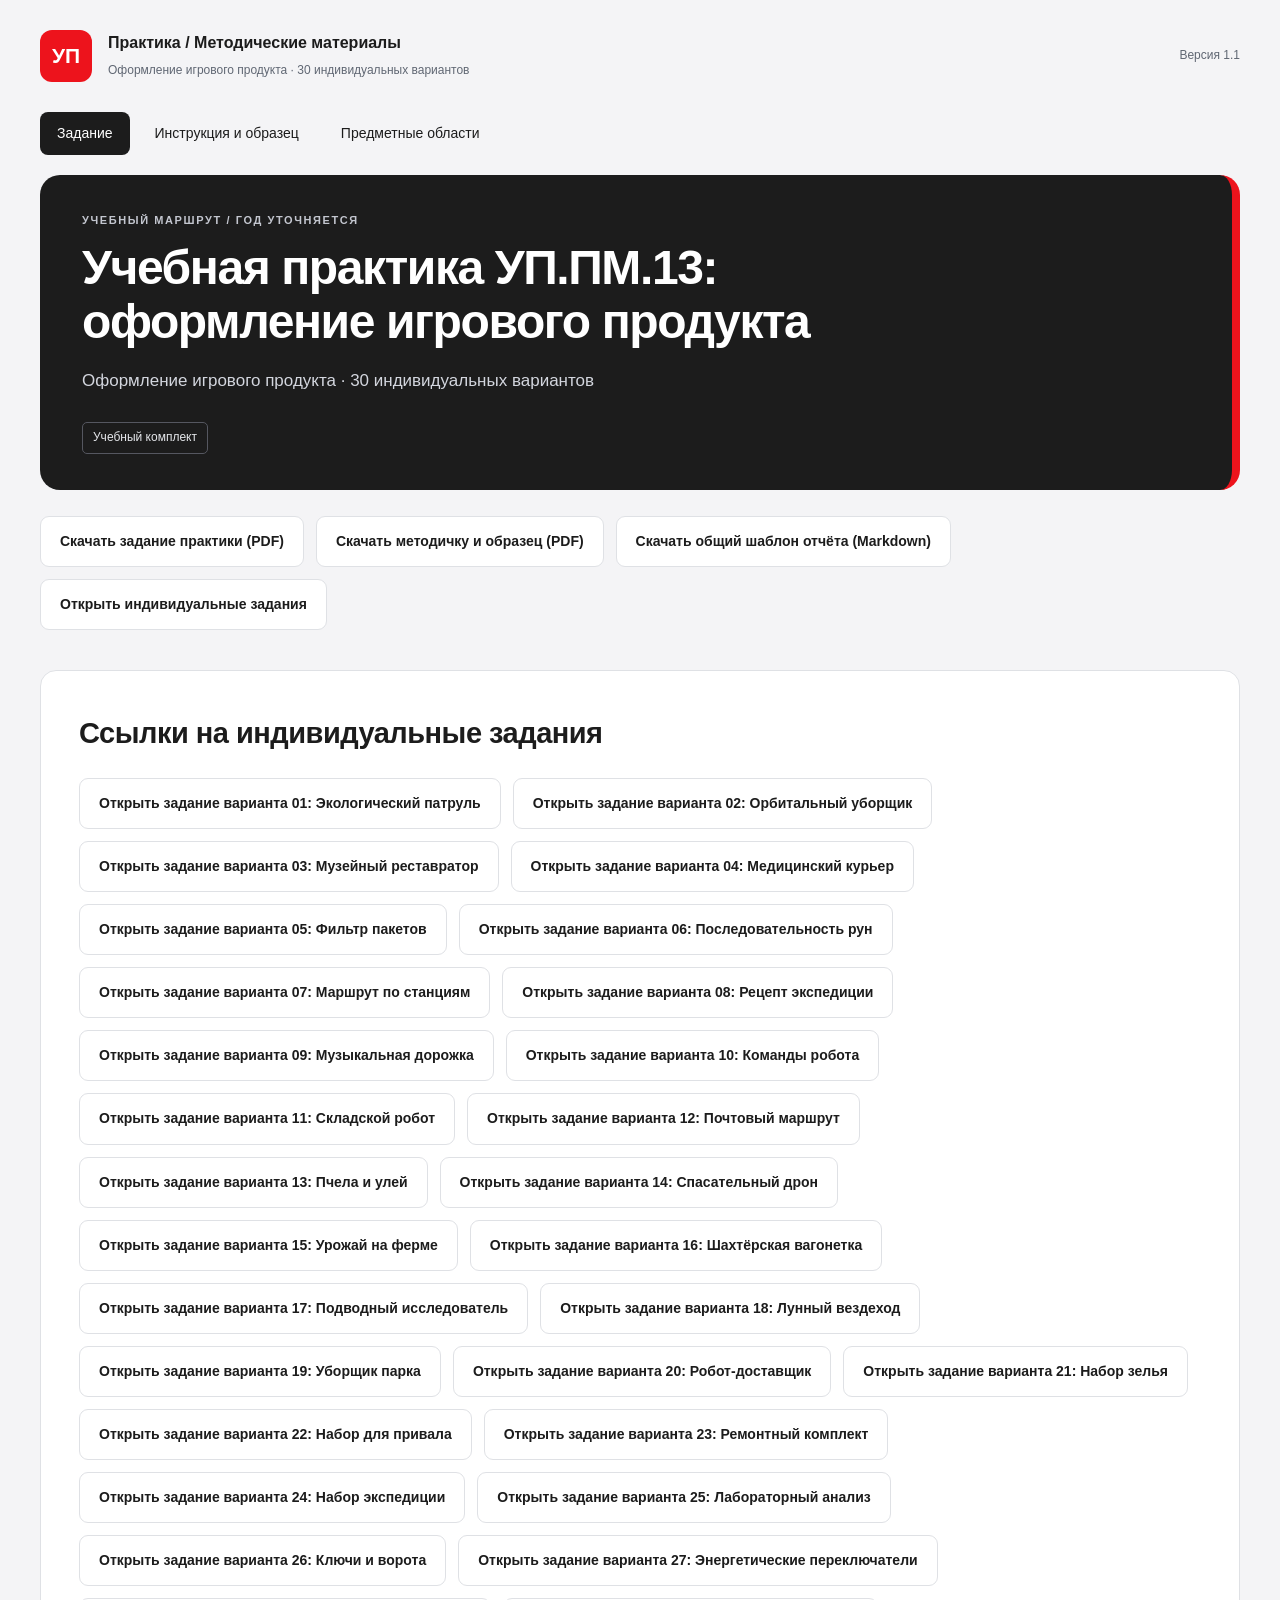
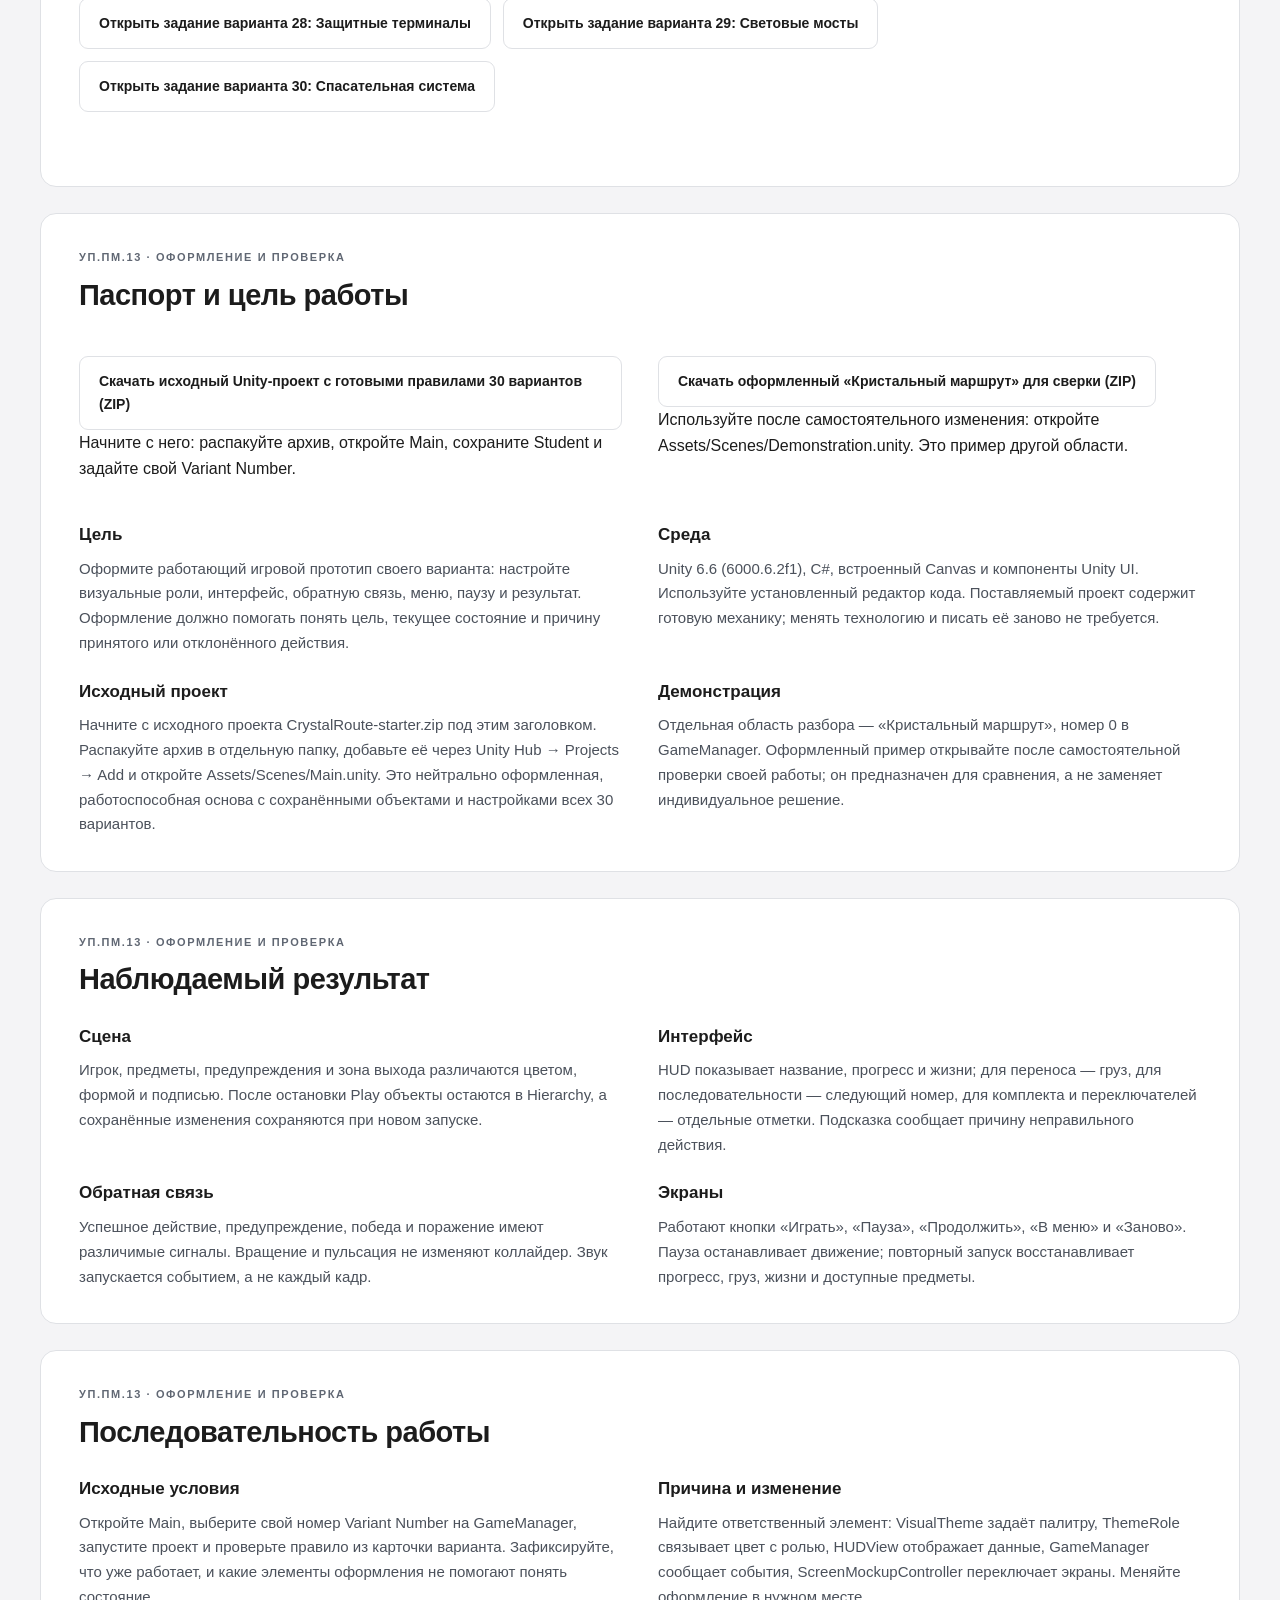
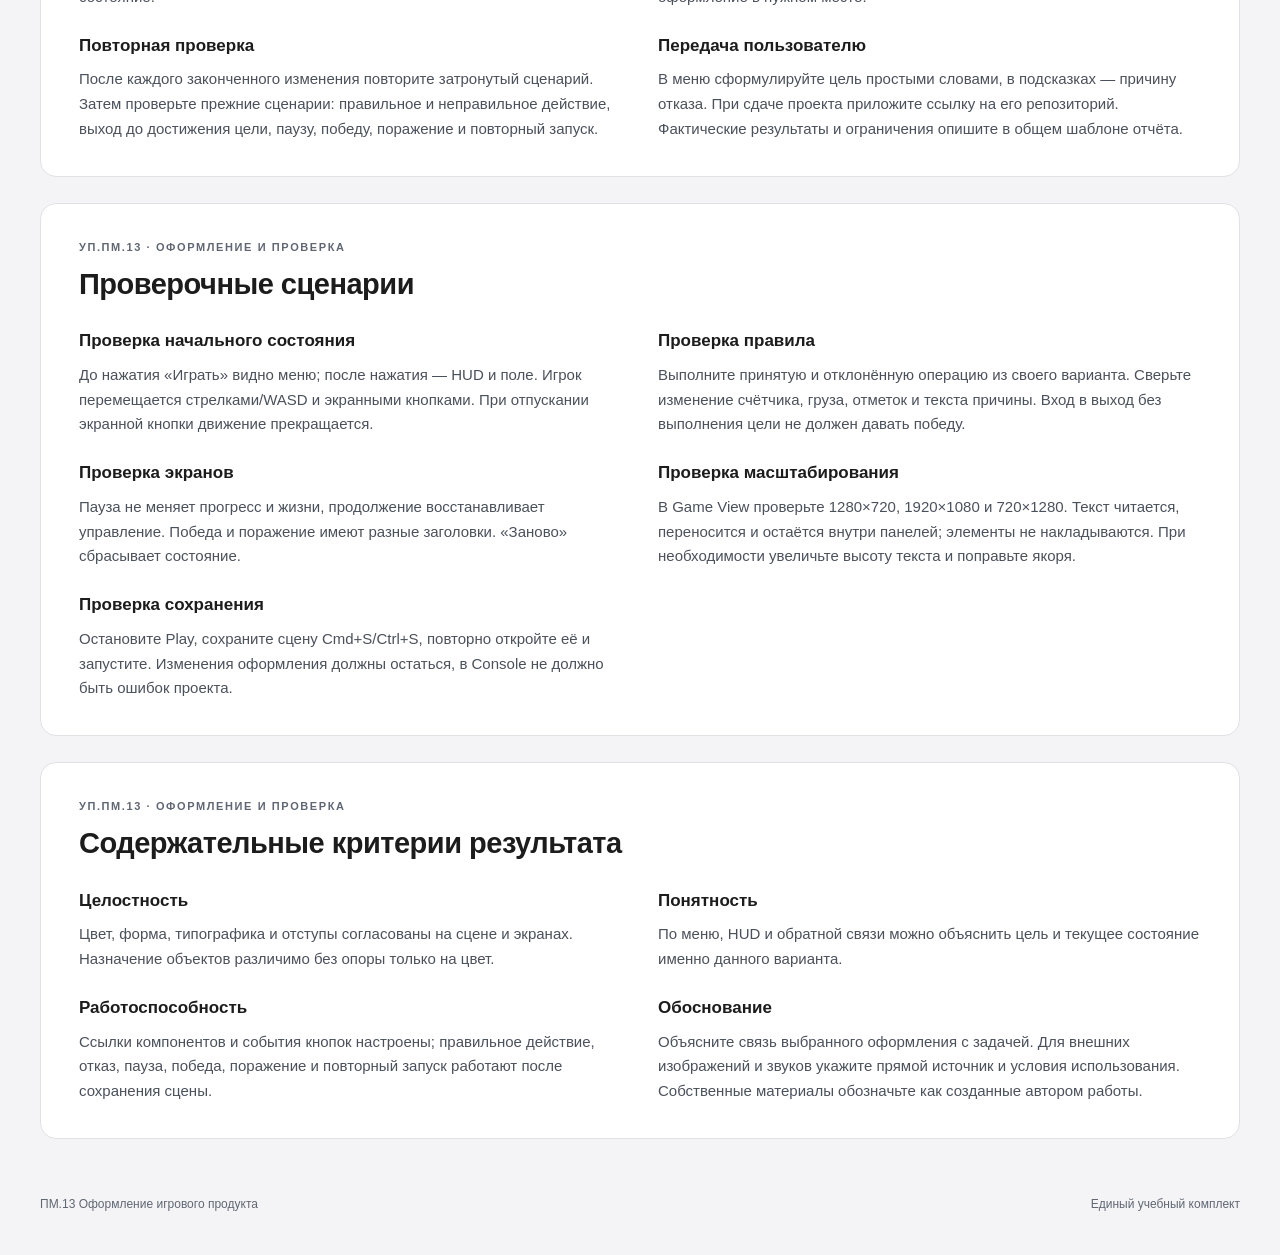
==== site/index.html @ a7bf1b4c "Исправить методические материалы УП.ПМ.13 по аудиту" ====
<!doctype html><html lang="ru"><head><meta charset="utf-8"><meta name="viewport" content="width=device-width,initial-scale=1"><title>Учебная практика УП.ПМ.13: оформление игрового продукта</title><link rel="icon" href="assets/favicon.svg"><link rel="stylesheet" href="assets/style.css"></head><body><a class="skip" href="#main">Перейти к содержанию</a><header class="shell top"><a class="brand" href="index.html"><span class="emblem">УП</span><span><strong>Практика / Методические материалы</strong><small>Оформление игрового продукта · 30 индивидуальных вариантов</small></span></a><span class="version">Версия 1.1</span></header><div class="shell"><nav><a href="index.html" aria-current=page>Задание</a><a href="lessons.html" >Инструкция и образец</a><a href="areas.html" >Предметные области</a></nav><main id="main"><section class="hero"><p class="eyebrow">Учебный маршрут / год уточняется</p><h1>Учебная практика УП.ПМ.13: оформление игрового продукта</h1><p>Оформление игрового продукта · 30 индивидуальных вариантов</p><span class="badge">Учебный комплект</span></section><div class="downloads"><a class="button" href="downloads/assignment.pdf">Скачать задание практики (PDF)</a><a class="button" href="downloads/guide.pdf">Скачать методичку и образец (PDF)</a><a class="button" href="downloads/report-template.md">Скачать общий шаблон отчёта (Markdown)</a><a class="button" href="areas.html#variant-01">Открыть индивидуальные задания</a></div><article class="lesson" id="variant-index"><h2>Ссылки на индивидуальные задания</h2><div class="downloads"><a class="button" href="areas.html#variant-01">Открыть задание варианта 01: Экологический патруль</a><a class="button" href="areas.html#variant-02">Открыть задание варианта 02: Орбитальный уборщик</a><a class="button" href="areas.html#variant-03">Открыть задание варианта 03: Музейный реставратор</a><a class="button" href="areas.html#variant-04">Открыть задание варианта 04: Медицинский курьер</a><a class="button" href="areas.html#variant-05">Открыть задание варианта 05: Фильтр пакетов</a><a class="button" href="areas.html#variant-06">Открыть задание варианта 06: Последовательность рун</a><a class="button" href="areas.html#variant-07">Открыть задание варианта 07: Маршрут по станциям</a><a class="button" href="areas.html#variant-08">Открыть задание варианта 08: Рецепт экспедиции</a><a class="button" href="areas.html#variant-09">Открыть задание варианта 09: Музыкальная дорожка</a><a class="button" href="areas.html#variant-10">Открыть задание варианта 10: Команды робота</a><a class="button" href="areas.html#variant-11">Открыть задание варианта 11: Складской робот</a><a class="button" href="areas.html#variant-12">Открыть задание варианта 12: Почтовый маршрут</a><a class="button" href="areas.html#variant-13">Открыть задание варианта 13: Пчела и улей</a><a class="button" href="areas.html#variant-14">Открыть задание варианта 14: Спасательный дрон</a><a class="button" href="areas.html#variant-15">Открыть задание варианта 15: Урожай на ферме</a><a class="button" href="areas.html#variant-16">Открыть задание варианта 16: Шахтёрская вагонетка</a><a class="button" href="areas.html#variant-17">Открыть задание варианта 17: Подводный исследователь</a><a class="button" href="areas.html#variant-18">Открыть задание варианта 18: Лунный вездеход</a><a class="button" href="areas.html#variant-19">Открыть задание варианта 19: Уборщик парка</a><a class="button" href="areas.html#variant-20">Открыть задание варианта 20: Робот-доставщик</a><a class="button" href="areas.html#variant-21">Открыть задание варианта 21: Набор зелья</a><a class="button" href="areas.html#variant-22">Открыть задание варианта 22: Набор для привала</a><a class="button" href="areas.html#variant-23">Открыть задание варианта 23: Ремонтный комплект</a><a class="button" href="areas.html#variant-24">Открыть задание варианта 24: Набор экспедиции</a><a class="button" href="areas.html#variant-25">Открыть задание варианта 25: Лабораторный анализ</a><a class="button" href="areas.html#variant-26">Открыть задание варианта 26: Ключи и ворота</a><a class="button" href="areas.html#variant-27">Открыть задание варианта 27: Энергетические переключатели</a><a class="button" href="areas.html#variant-28">Открыть задание варианта 28: Защитные терминалы</a><a class="button" href="areas.html#variant-29">Открыть задание варианта 29: Световые мосты</a><a class="button" href="areas.html#variant-30">Открыть задание варианта 30: Спасательная система</a></div></article><article class="lesson" id="page-1"><p class="eyebrow">УП.ПМ.13 · оформление и проверка</p><h2>Паспорт и цель работы</h2><div class="blocks"><p class="block"><a class="button" href="downloads/CrystalRoute-starter.zip">Скачать исходный Unity-проект с готовыми правилами 30 вариантов (ZIP)</a><br>Начните с него: распакуйте архив, откройте Main, сохраните Student и задайте свой Variant Number.</p><p class="block"><a class="button" href="downloads/CrystalRoute-demonstration.zip">Скачать оформленный «Кристальный маршрут» для сверки (ZIP)</a><br>Используйте после самостоятельного изменения: откройте Assets/Scenes/Demonstration.unity. Это пример другой области.</p><section class="block text"><h3>Цель</h3><p>Оформите работающий игровой прототип своего варианта: настройте визуальные роли, интерфейс, обратную связь, меню, паузу и результат. Оформление должно помогать понять цель, текущее состояние и причину принятого или отклонённого действия.</p></section><section class="block text"><h3>Среда</h3><p>Unity 6.6 (6000.6.2f1), C#, встроенный Canvas и компоненты Unity UI. Используйте установленный редактор кода. Поставляемый проект содержит готовую механику; менять технологию и писать её заново не требуется.</p></section><section class="block text"><h3>Исходный проект</h3><p>Начните с исходного проекта CrystalRoute-starter.zip под этим заголовком. Распакуйте архив в отдельную папку, добавьте её через Unity Hub → Projects → Add и откройте Assets/Scenes/Main.unity. Это нейтрально оформленная, работоспособная основа с сохранёнными объектами и настройками всех 30 вариантов.</p></section><section class="block text"><h3>Демонстрация</h3><p>Отдельная область разбора — «Кристальный маршрут», номер 0 в GameManager. Оформленный пример открывайте после самостоятельной проверки своей работы; он предназначен для сравнения, а не заменяет индивидуальное решение.</p></section></div></article><article class="lesson" id="page-2"><p class="eyebrow">УП.ПМ.13 · оформление и проверка</p><h2>Наблюдаемый результат</h2><div class="blocks"><section class="block text"><h3>Сцена</h3><p>Игрок, предметы, предупреждения и зона выхода различаются цветом, формой и подписью. После остановки Play объекты остаются в Hierarchy, а сохранённые изменения сохраняются при новом запуске.</p></section><section class="block text"><h3>Интерфейс</h3><p>HUD показывает название, прогресс и жизни; для переноса — груз, для последовательности — следующий номер, для комплекта и переключателей — отдельные отметки. Подсказка сообщает причину неправильного действия.</p></section><section class="block text"><h3>Обратная связь</h3><p>Успешное действие, предупреждение, победа и поражение имеют различимые сигналы. Вращение и пульсация не изменяют коллайдер. Звук запускается событием, а не каждый кадр.</p></section><section class="block text"><h3>Экраны</h3><p>Работают кнопки «Играть», «Пауза», «Продолжить», «В меню» и «Заново». Пауза останавливает движение; повторный запуск восстанавливает прогресс, груз, жизни и доступные предметы.</p></section></div></article><article class="lesson" id="page-3"><p class="eyebrow">УП.ПМ.13 · оформление и проверка</p><h2>Последовательность работы</h2><div class="blocks"><section class="block text"><h3>Исходные условия</h3><p>Откройте Main, выберите свой номер Variant Number на GameManager, запустите проект и проверьте правило из карточки варианта. Зафиксируйте, что уже работает, и какие элементы оформления не помогают понять состояние.</p></section><section class="block text"><h3>Причина и изменение</h3><p>Найдите ответственный элемент: VisualTheme задаёт палитру, ThemeRole связывает цвет с ролью, HUDView отображает данные, GameManager сообщает события, ScreenMockupController переключает экраны. Меняйте оформление в нужном месте.</p></section><section class="block text"><h3>Повторная проверка</h3><p>После каждого законченного изменения повторите затронутый сценарий. Затем проверьте прежние сценарии: правильное и неправильное действие, выход до достижения цели, паузу, победу, поражение и повторный запуск.</p></section><section class="block text"><h3>Передача пользователю</h3><p>В меню сформулируйте цель простыми словами, в подсказках — причину отказа. При сдаче проекта приложите ссылку на его репозиторий. Фактические результаты и ограничения опишите в общем шаблоне отчёта.</p></section></div></article><article class="lesson" id="page-4"><p class="eyebrow">УП.ПМ.13 · оформление и проверка</p><h2>Проверочные сценарии</h2><div class="blocks"><section class="block text"><h3>Проверка начального состояния</h3><p>До нажатия «Играть» видно меню; после нажатия — HUD и поле. Игрок перемещается стрелками/WASD и экранными кнопками. При отпускании экранной кнопки движение прекращается.</p></section><section class="block text"><h3>Проверка правила</h3><p>Выполните принятую и отклонённую операцию из своего варианта. Сверьте изменение счётчика, груза, отметок и текста причины. Вход в выход без выполнения цели не должен давать победу.</p></section><section class="block text"><h3>Проверка экранов</h3><p>Пауза не меняет прогресс и жизни, продолжение восстанавливает управление. Победа и поражение имеют разные заголовки. «Заново» сбрасывает состояние.</p></section><section class="block text"><h3>Проверка масштабирования</h3><p>В Game View проверьте 1280×720, 1920×1080 и 720×1280. Текст читается, переносится и остаётся внутри панелей; элементы не накладываются. При необходимости увеличьте высоту текста и поправьте якоря.</p></section><section class="block text"><h3>Проверка сохранения</h3><p>Остановите Play, сохраните сцену Cmd+S/Ctrl+S, повторно откройте её и запустите. Изменения оформления должны остаться, в Console не должно быть ошибок проекта.</p></section></div></article><article class="lesson" id="page-5"><p class="eyebrow">УП.ПМ.13 · оформление и проверка</p><h2>Содержательные критерии результата</h2><div class="blocks"><section class="block text"><h3>Целостность</h3><p>Цвет, форма, типографика и отступы согласованы на сцене и экранах. Назначение объектов различимо без опоры только на цвет.</p></section><section class="block text"><h3>Понятность</h3><p>По меню, HUD и обратной связи можно объяснить цель и текущее состояние именно данного варианта.</p></section><section class="block text"><h3>Работоспособность</h3><p>Ссылки компонентов и события кнопок настроены; правильное действие, отказ, пауза, победа, поражение и повторный запуск работают после сохранения сцены.</p></section><section class="block text"><h3>Обоснование</h3><p>Объясните связь выбранного оформления с задачей. Для внешних изображений и звуков укажите прямой источник и условия использования. Собственные материалы обозначьте как созданные автором работы.</p></section></div></article></main><footer><span>ПМ.13 Оформление игрового продукта</span><span>Единый учебный комплект</span></footer></div></body></html>
---- site/assets/style.css ----
:root{--red:#ed131c;--ink:#1c1c1c;--muted:#606773;--line:#dfe1e5;--paper:#fff;--canvas:#f4f4f6}*{box-sizing:border-box}html{scroll-behavior:smooth;scroll-padding-top:24px}body{margin:0;background:var(--canvas);color:var(--ink);font:16px/1.65 Arial,Helvetica,sans-serif}a{color:inherit;text-underline-offset:4px}.shell{max-width:1320px;margin:auto;padding:0 40px}.top{display:flex;align-items:center;justify-content:space-between;gap:24px;min-height:112px}.brand{display:flex;align-items:center;gap:16px;text-decoration:none}.emblem{display:grid;place-items:center;background:var(--red);color:white;border-radius:12px;width:52px;height:52px;font-weight:800;font-size:21px;flex-shrink:0}.brand strong{font-size:16px;display:block}.brand small,.version{font-size:12px;color:var(--muted)}.skip{position:absolute;top:-60px;left:20px;background:white;padding:10px;z-index:2}.skip:focus{top:10px}:focus-visible{outline:3px solid #4561c8;outline-offset:4px}nav{display:flex;flex-wrap:wrap;gap:8px;margin:0 0 20px}nav a{padding:10px 17px;text-decoration:none;border-radius:8px;font-size:14px}nav a:hover{background:#e9e9ed}nav a[aria-current]{background:var(--ink);color:white}.hero{background:#1c1c1c;color:white;border-radius:20px;padding:36px 42px;position:relative;overflow:hidden;margin-bottom:26px;border-right:8px solid var(--red)}.hero h1{font-size:clamp(30px,4vw,48px);line-height:1.12;letter-spacing:-1.4px;max-width:880px;margin:12px 0 18px}.hero>p:not(.eyebrow){max-width:830px;color:#d3d6de;font-size:17px}.eyebrow{font-size:11px;font-weight:700;text-transform:uppercase;letter-spacing:1.6px;color:var(--muted);margin:0 0 10px}.hero .eyebrow{color:#c3c6cf}.badge{display:inline-block;border:1px solid #555760;color:#e5e7eb;padding:5px 10px;border-radius:5px;font-size:12px;margin-top:10px}.downloads{display:flex;gap:12px;flex-wrap:wrap;margin:24px 0 40px}.button{display:inline-block;background:white;border:1px solid var(--line);padding:13px 19px;border-radius:9px;font-size:14px;font-weight:700;text-decoration:none}.primary{background:var(--red);color:white;border-color:var(--red)}.button:hover{box-shadow:0 4px 14px #0001}.intro{max-width:850px;margin:38px 0 24px}.intro h2{font-size:27px;line-height:1.3;letter-spacing:-.6px}.intro p{color:var(--muted)}.grid{display:grid;grid-template-columns:repeat(4,minmax(0,1fr));gap:14px}.card{display:flex;flex-direction:column;padding:23px 21px;border:1px solid var(--line);border-radius:14px;background:white;text-decoration:none}.card:hover{border-color:var(--red)}.card h3{font-size:20px;line-height:1.35;margin:8px 0}.card p{font-size:14px;color:var(--muted);flex:1}.result{border-top:1px solid var(--line);padding-top:14px;font-size:12px}.lesson{background:var(--paper);border:1px solid var(--line);border-radius:16px;padding:34px 38px;margin:26px 0;scroll-margin-top:24px}.lesson>h2{font-size:29px;line-height:1.25;letter-spacing:-.5px;margin:10px 0 27px}.blocks{display:grid;grid-template-columns:1fr 1fr;gap:24px 36px}.block{min-width:0}.block h3{font-size:17px;line-height:1.4;margin:0 0 10px}.block p{font-size:15px;color:#4b515b;margin:0;overflow-wrap:anywhere}.block.note{border-left:3px solid var(--red);padding-left:17px}.block pre{white-space:pre-wrap;overflow-wrap:anywhere;background:#f4f4f6;border:1px solid var(--line);padding:18px;border-radius:9px;font:13px/1.65 Consolas,monospace;margin:0}.notice{border-left:4px solid var(--red);background:white;padding:20px 24px;color:var(--muted);font-size:14px;margin:28px 0}.toc{background:#fff;border:1px solid var(--line);border-radius:14px;padding:16px;gap:6px}.toc a{font-size:13px;padding:6px 10px;border:1px solid #ececf0}footer{display:flex;justify-content:space-between;gap:20px;font-size:12px;color:var(--muted);padding:30px 0 40px}@media(max-width:1000px){.grid{grid-template-columns:1fr 1fr}.shell{padding:0 24px}.hero{padding:30px}}@media(max-width:640px){.shell{padding:0 16px}.top{min-height:100px;gap:10px}.brand strong{font-size:13px}.brand small{font-size:11px}.version{display:none}.emblem{width:43px;height:46px}.hero{padding:25px 22px}.hero h1{font-size:32px}.hero>p:not(.eyebrow){font-size:15px}nav{gap:4px}nav a{padding:9px;font-size:12px}.grid,.blocks{grid-template-columns:1fr}.lesson{padding:24px 20px}.lesson>h2{font-size:25px}.downloads{display:grid}.card{padding:20px}footer{display:block}.toc{max-height:none}}@media(prefers-reduced-motion:reduce){html{scroll-behavior:auto}}@media print{@page{size:A4 landscape;margin:14mm}body{background:white;font-size:11pt}.top,nav,.downloads,footer,.skip{display:none}.shell{max-width:none;padding:0}.hero{background:white;color:black;border:0;padding:0}.hero>p:not(.eyebrow),.hero .eyebrow{color:#333}.badge{color:#333}.lesson{break-before:page;border:0;padding:0;border-radius:0}.blocks{display:block;columns:2;column-gap:12mm}.block{break-inside:avoid;margin-bottom:8mm}.block p{font-size:11pt}.block pre{font-size:9pt}.grid{grid-template-columns:1fr 1fr}.card{break-inside:avoid}}
:root .example-grid{grid-template-columns:repeat(3,minmax(0,1fr))}.example-grid .card{gap:12px}.example-grid .card p{margin:0}.example-grid .button{text-align:center}.block figcaption,figcaption{font-size:12px;color:var(--muted)}figure.block{margin:0}@media(max-width:760px){:root .example-grid{grid-template-columns:1fr}}
:root .example-grid .eyebrow{flex:none}
.screenshot{grid-column:1/-1}.screenshot img{display:block;width:100%;max-width:1120px;height:auto;border:1px solid var(--line);border-radius:10px;background:#10182a}.screenshot figcaption{margin-top:8px}.blocks>.block p{white-space:normal}.lesson[id^="variants-"] .blocks{grid-template-columns:repeat(2,minmax(0,1fr))}.lesson[id^="variants-"] .block{padding:18px;border:1px solid var(--line);border-radius:10px;background:#fafafb}@media(max-width:760px){.lesson[id^="variants-"] .blocks{grid-template-columns:1fr}}
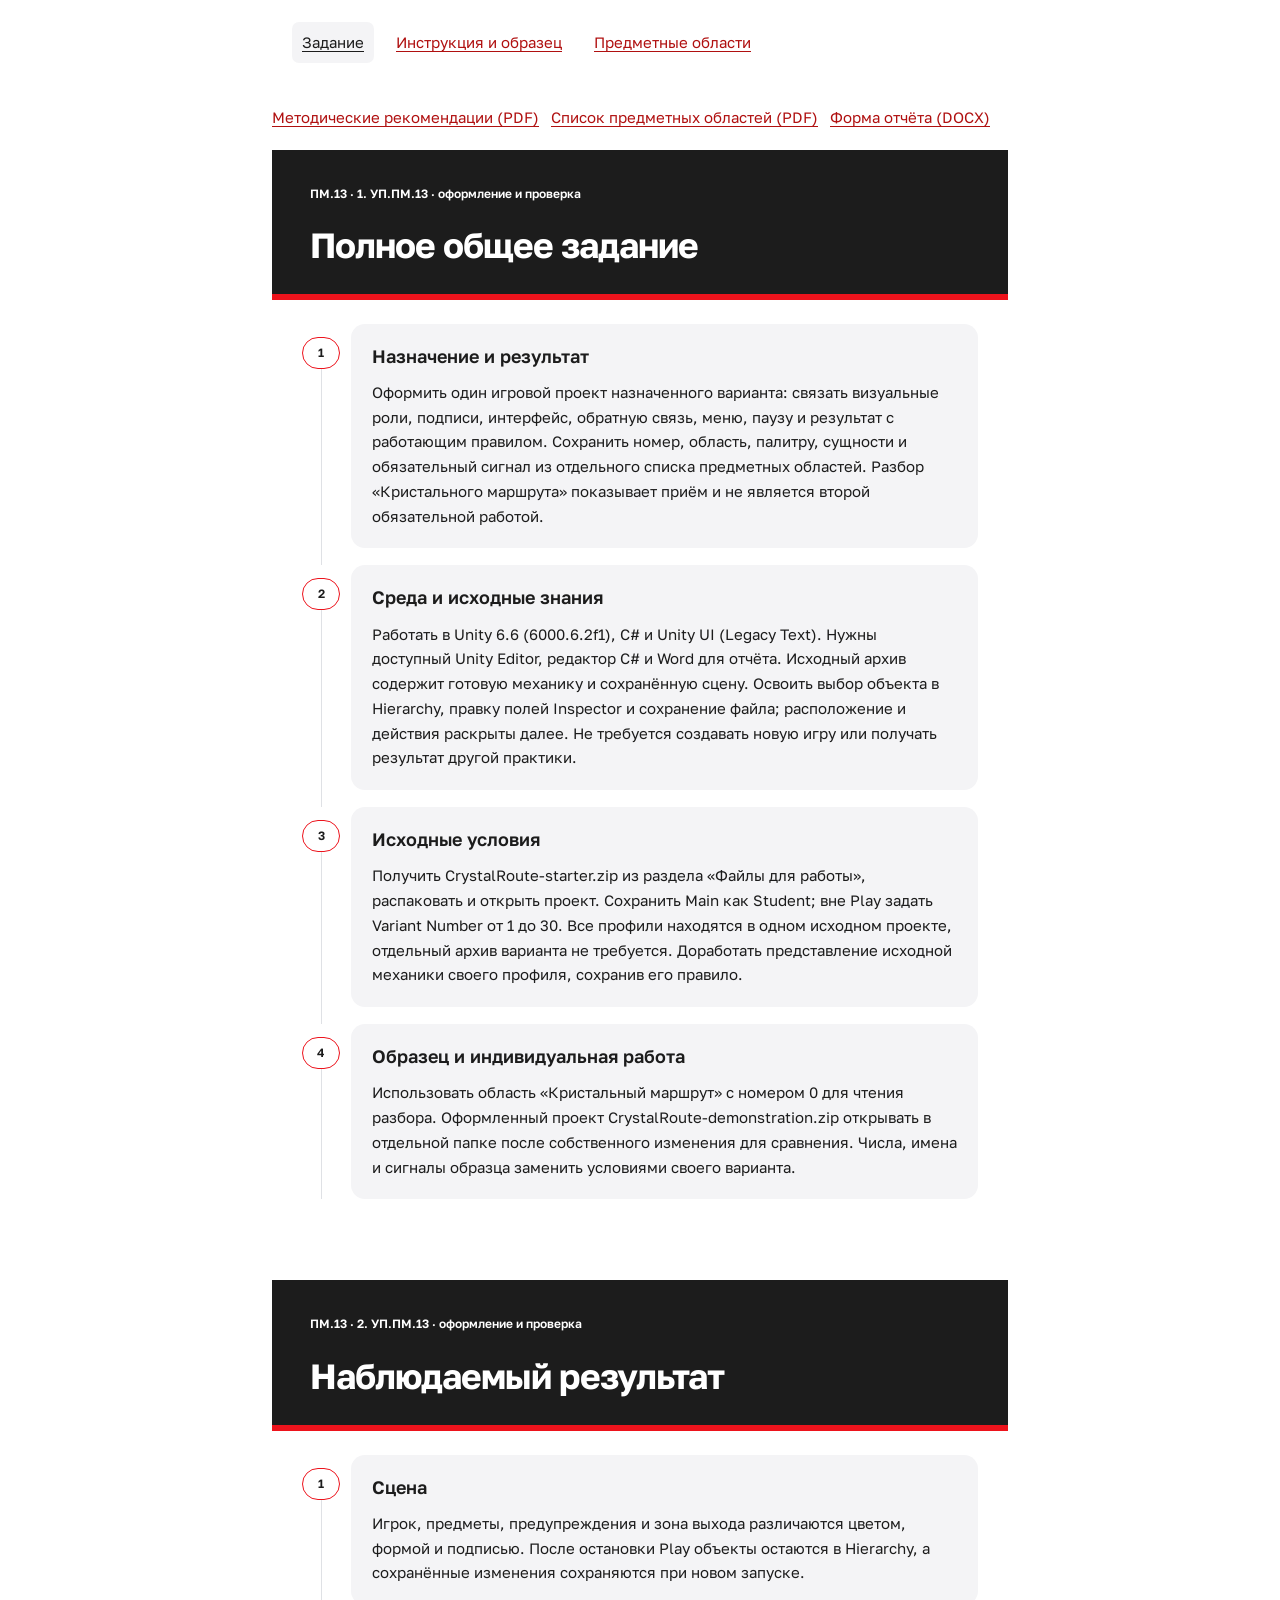
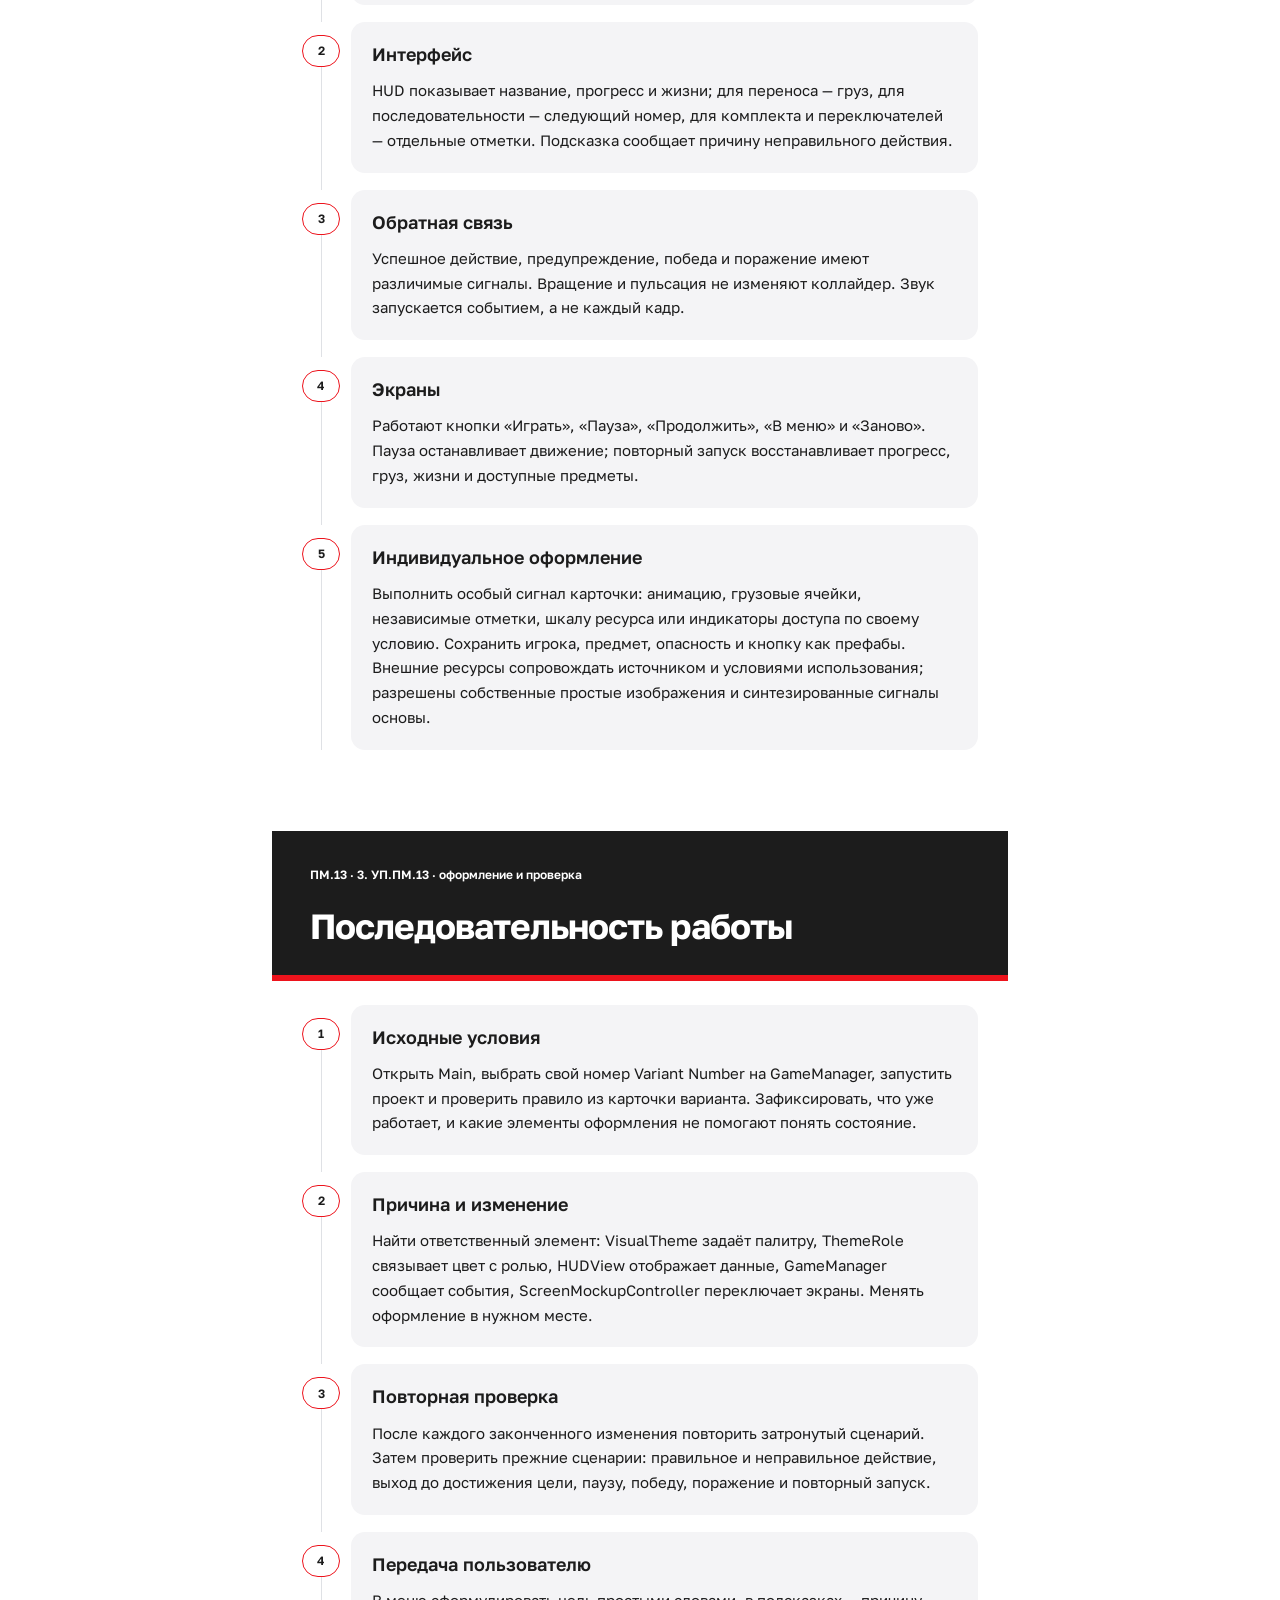
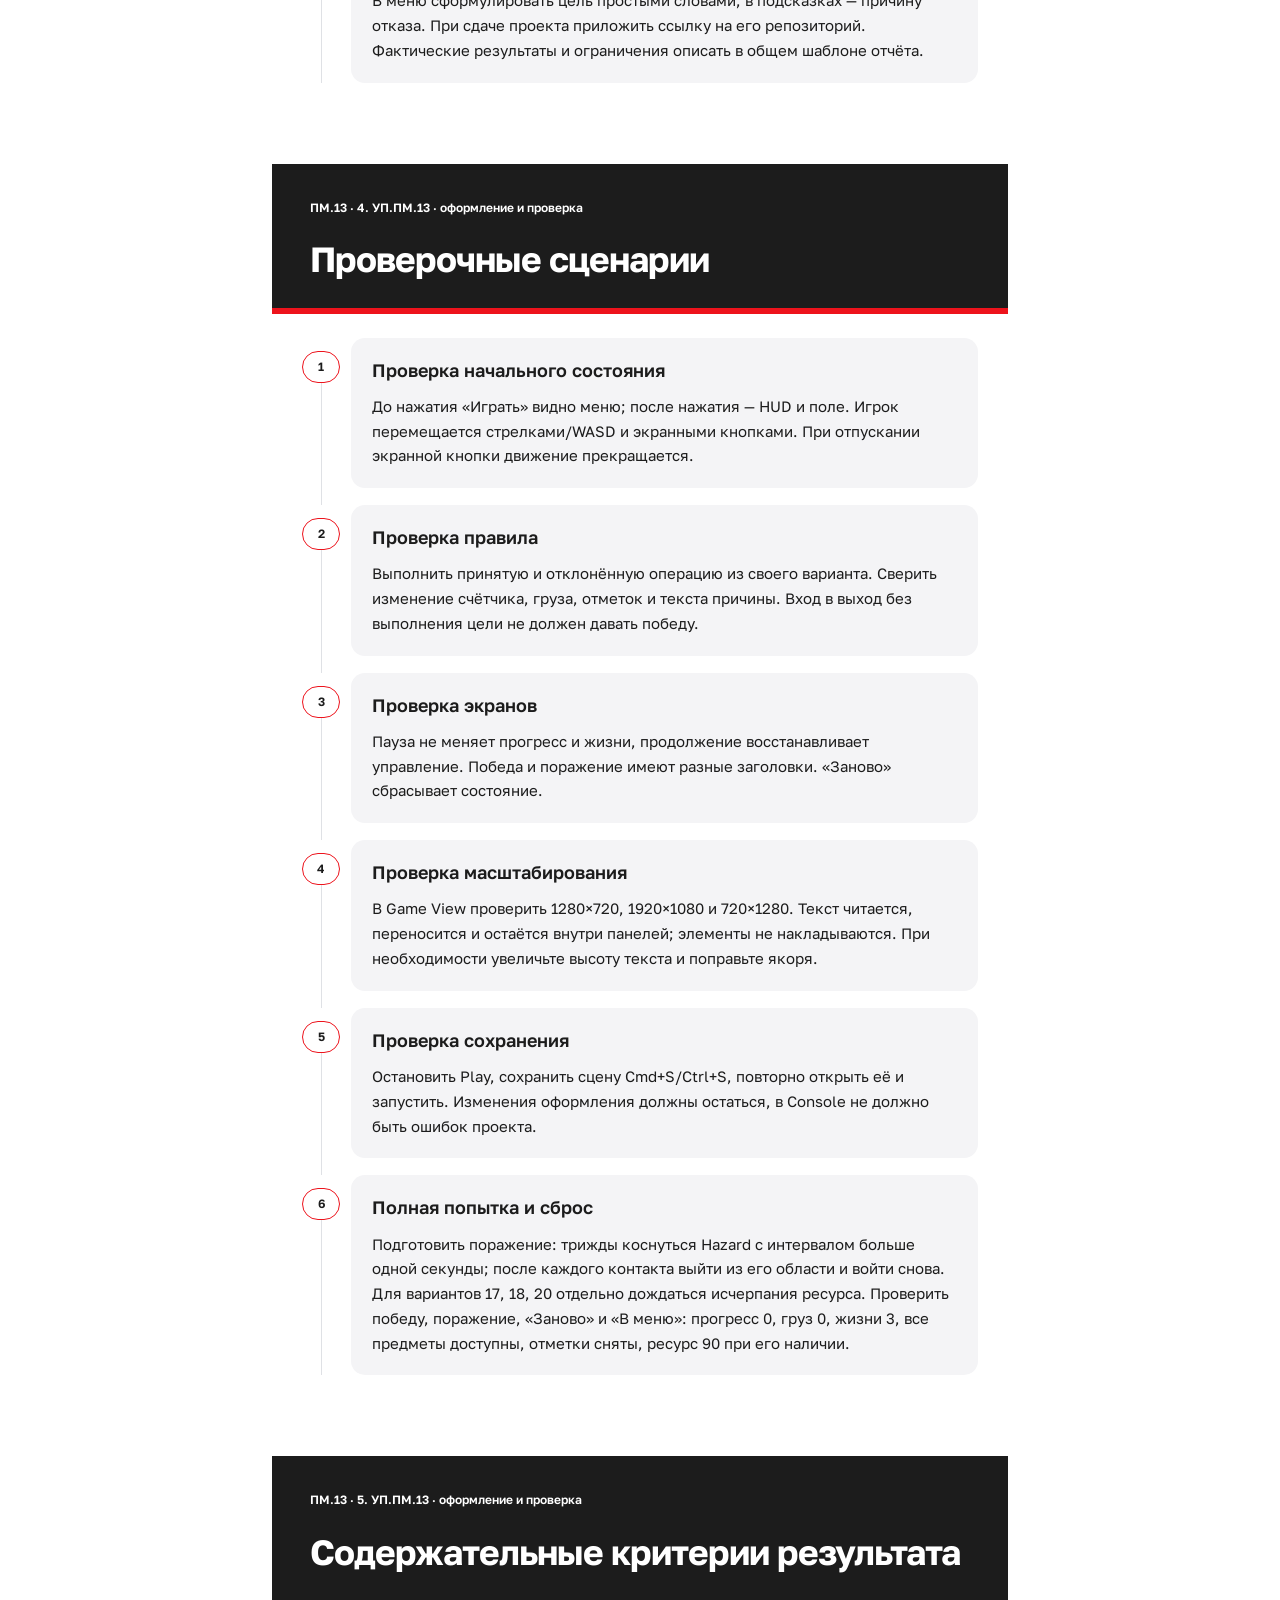
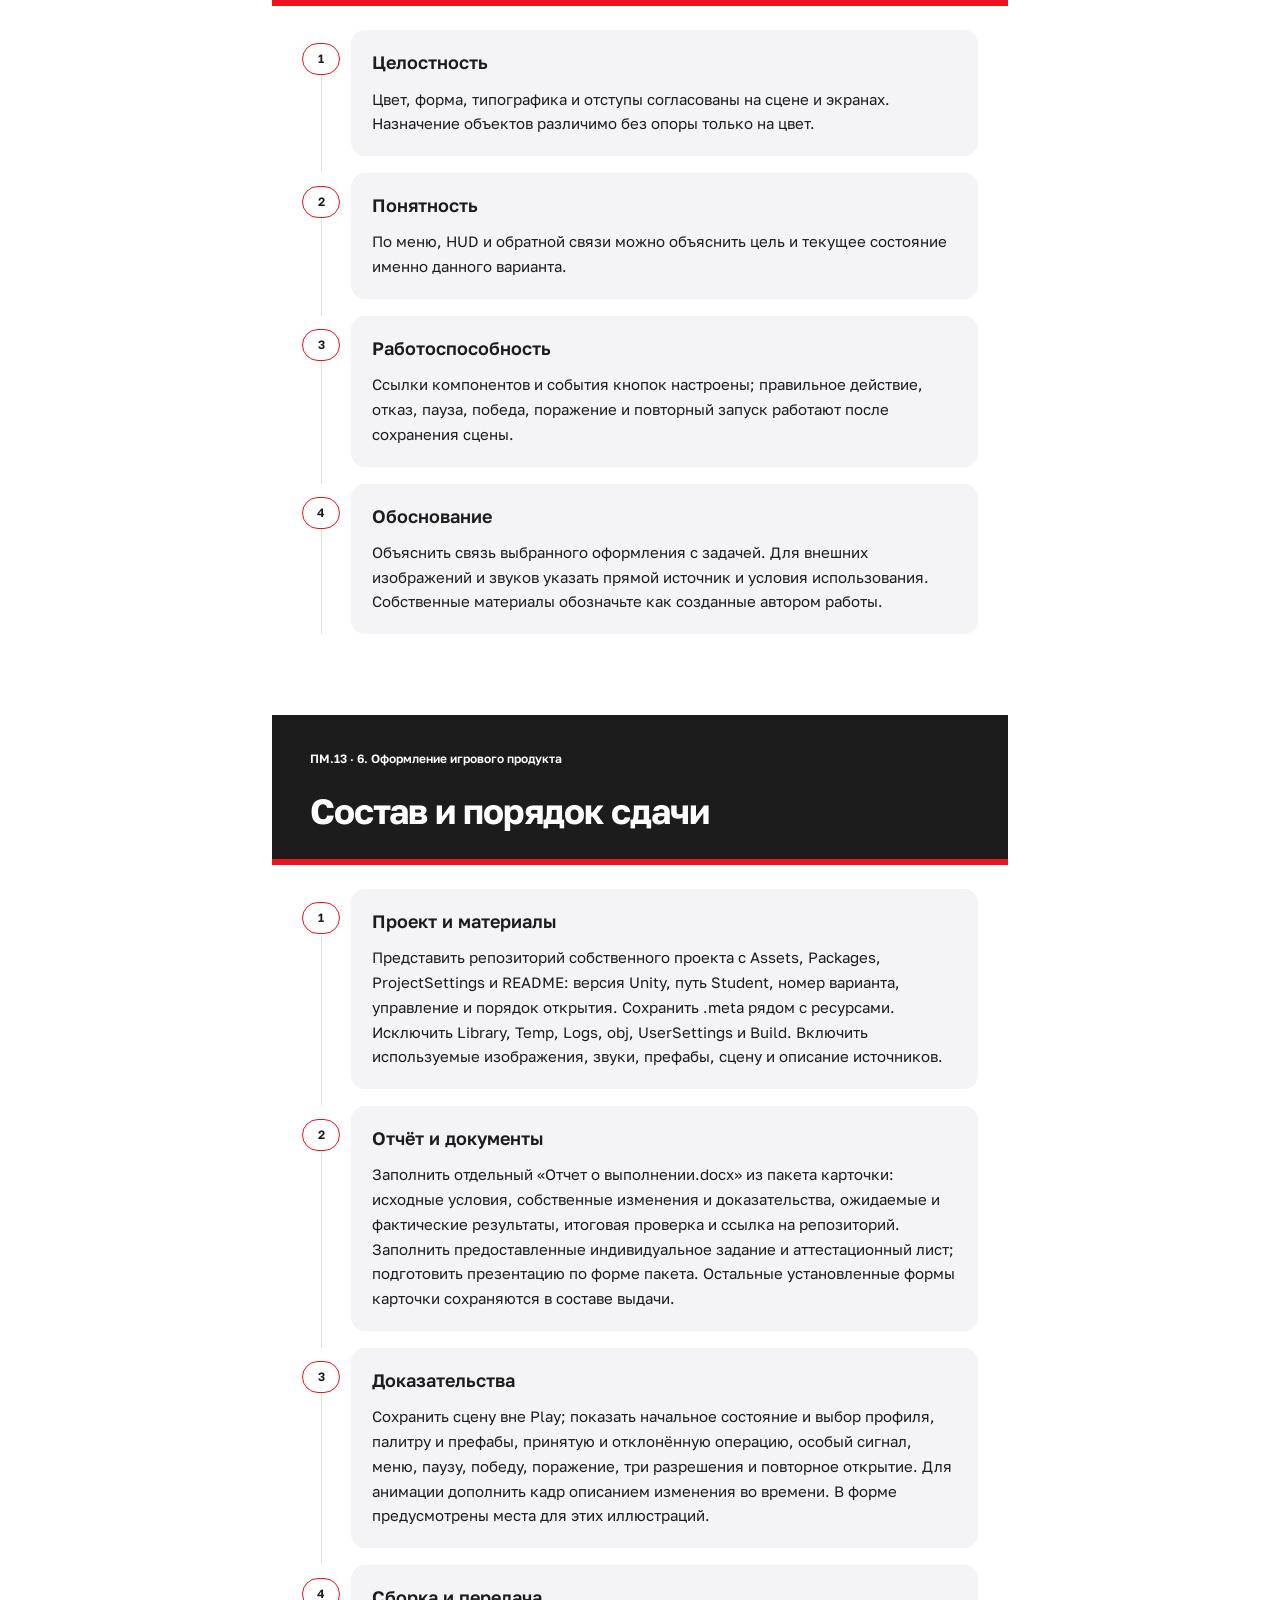
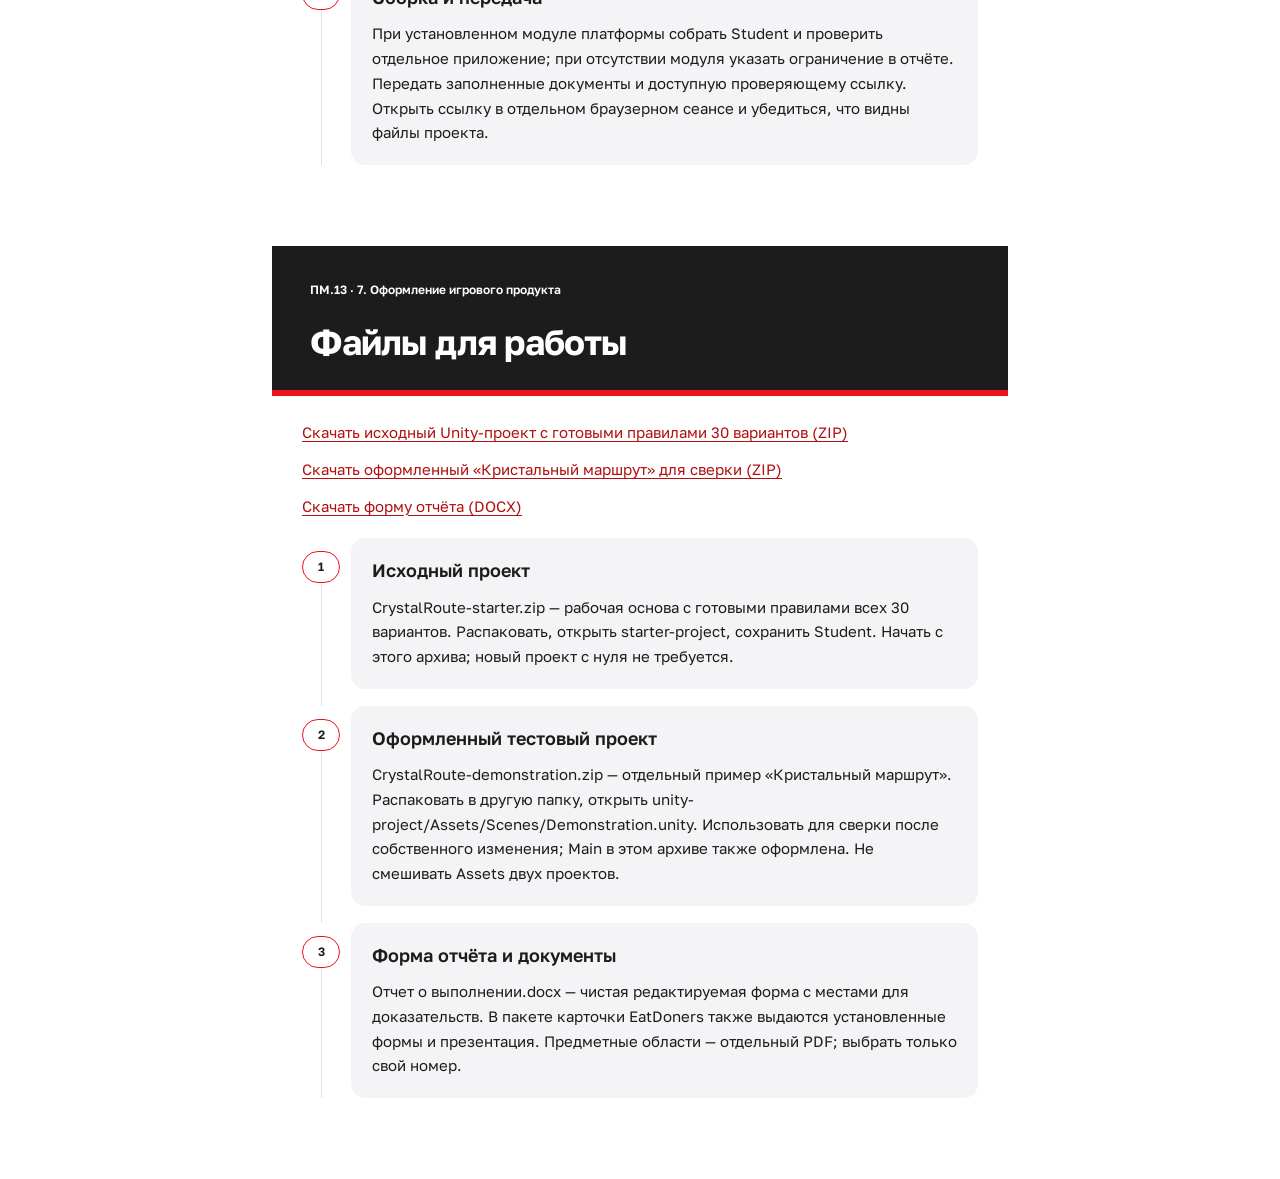
==== commit e8c65425: "Уточнить методику оформления игры и обновить комплект УП ПМ.13" ====
--- a/site/index.html
+++ b/site/index.html
@@ -1 +1 @@
-<!doctype html><html lang="ru"><head><meta charset="utf-8"><meta name="viewport" content="width=device-width,initial-scale=1"><title>Учебная практика УП.ПМ.13: оформление игрового продукта</title><link rel="icon" href="assets/favicon.svg"><link rel="stylesheet" href="assets/style.css"></head><body><a class="skip" href="#main">Перейти к содержанию</a><header class="shell top"><a class="brand" href="index.html"><span class="emblem">УП</span><span><strong>Практика / Методические материалы</strong><small>Оформление игрового продукта · 30 индивидуальных вариантов</small></span></a><span class="version">Версия 1.1</span></header><div class="shell"><nav><a href="index.html" aria-current=page>Задание</a><a href="lessons.html" >Инструкция и образец</a><a href="areas.html" >Предметные области</a></nav><main id="main"><section class="hero"><p class="eyebrow">Учебный маршрут / год уточняется</p><h1>Учебная практика УП.ПМ.13: оформление игрового продукта</h1><p>Оформление игрового продукта · 30 индивидуальных вариантов</p><span class="badge">Учебный комплект</span></section><div class="downloads"><a class="button" href="downloads/assignment.pdf">Скачать задание практики (PDF)</a><a class="button" href="downloads/guide.pdf">Скачать методичку и образец (PDF)</a><a class="button" href="downloads/report-template.md">Скачать общий шаблон отчёта (Markdown)</a><a class="button" href="areas.html#variant-01">Открыть индивидуальные задания</a></div><article class="lesson" id="variant-index"><h2>Ссылки на индивидуальные задания</h2><div class="downloads"><a class="button" href="areas.html#variant-01">Открыть задание варианта 01: Экологический патруль</a><a class="button" href="areas.html#variant-02">Открыть задание варианта 02: Орбитальный уборщик</a><a class="button" href="areas.html#variant-03">Открыть задание варианта 03: Музейный реставратор</a><a class="button" href="areas.html#variant-04">Открыть задание варианта 04: Медицинский курьер</a><a class="button" href="areas.html#variant-05">Открыть задание варианта 05: Фильтр пакетов</a><a class="button" href="areas.html#variant-06">Открыть задание варианта 06: Последовательность рун</a><a class="button" href="areas.html#variant-07">Открыть задание варианта 07: Маршрут по станциям</a><a class="button" href="areas.html#variant-08">Открыть задание варианта 08: Рецепт экспедиции</a><a class="button" href="areas.html#variant-09">Открыть задание варианта 09: Музыкальная дорожка</a><a class="button" href="areas.html#variant-10">Открыть задание варианта 10: Команды робота</a><a class="button" href="areas.html#variant-11">Открыть задание варианта 11: Складской робот</a><a class="button" href="areas.html#variant-12">Открыть задание варианта 12: Почтовый маршрут</a><a class="button" href="areas.html#variant-13">Открыть задание варианта 13: Пчела и улей</a><a class="button" href="areas.html#variant-14">Открыть задание варианта 14: Спасательный дрон</a><a class="button" href="areas.html#variant-15">Открыть задание варианта 15: Урожай на ферме</a><a class="button" href="areas.html#variant-16">Открыть задание варианта 16: Шахтёрская вагонетка</a><a class="button" href="areas.html#variant-17">Открыть задание варианта 17: Подводный исследователь</a><a class="button" href="areas.html#variant-18">Открыть задание варианта 18: Лунный вездеход</a><a class="button" href="areas.html#variant-19">Открыть задание варианта 19: Уборщик парка</a><a class="button" href="areas.html#variant-20">Открыть задание варианта 20: Робот-доставщик</a><a class="button" href="areas.html#variant-21">Открыть задание варианта 21: Набор зелья</a><a class="button" href="areas.html#variant-22">Открыть задание варианта 22: Набор для привала</a><a class="button" href="areas.html#variant-23">Открыть задание варианта 23: Ремонтный комплект</a><a class="button" href="areas.html#variant-24">Открыть задание варианта 24: Набор экспедиции</a><a class="button" href="areas.html#variant-25">Открыть задание варианта 25: Лабораторный анализ</a><a class="button" href="areas.html#variant-26">Открыть задание варианта 26: Ключи и ворота</a><a class="button" href="areas.html#variant-27">Открыть задание варианта 27: Энергетические переключатели</a><a class="button" href="areas.html#variant-28">Открыть задание варианта 28: Защитные терминалы</a><a class="button" href="areas.html#variant-29">Открыть задание варианта 29: Световые мосты</a><a class="button" href="areas.html#variant-30">Открыть задание варианта 30: Спасательная система</a></div></article><article class="lesson" id="page-1"><p class="eyebrow">УП.ПМ.13 · оформление и проверка</p><h2>Паспорт и цель работы</h2><div class="blocks"><p class="block"><a class="button" href="downloads/CrystalRoute-starter.zip">Скачать исходный Unity-проект с готовыми правилами 30 вариантов (ZIP)</a><br>Начните с него: распакуйте архив, откройте Main, сохраните Student и задайте свой Variant Number.</p><p class="block"><a class="button" href="downloads/CrystalRoute-demonstration.zip">Скачать оформленный «Кристальный маршрут» для сверки (ZIP)</a><br>Используйте после самостоятельного изменения: откройте Assets/Scenes/Demonstration.unity. Это пример другой области.</p><section class="block text"><h3>Цель</h3><p>Оформите работающий игровой прототип своего варианта: настройте визуальные роли, интерфейс, обратную связь, меню, паузу и результат. Оформление должно помогать понять цель, текущее состояние и причину принятого или отклонённого действия.</p></section><section class="block text"><h3>Среда</h3><p>Unity 6.6 (6000.6.2f1), C#, встроенный Canvas и компоненты Unity UI. Используйте установленный редактор кода. Поставляемый проект содержит готовую механику; менять технологию и писать её заново не требуется.</p></section><section class="block text"><h3>Исходный проект</h3><p>Начните с исходного проекта CrystalRoute-starter.zip под этим заголовком. Распакуйте архив в отдельную папку, добавьте её через Unity Hub → Projects → Add и откройте Assets/Scenes/Main.unity. Это нейтрально оформленная, работоспособная основа с сохранёнными объектами и настройками всех 30 вариантов.</p></section><section class="block text"><h3>Демонстрация</h3><p>Отдельная область разбора — «Кристальный маршрут», номер 0 в GameManager. Оформленный пример открывайте после самостоятельной проверки своей работы; он предназначен для сравнения, а не заменяет индивидуальное решение.</p></section></div></article><article class="lesson" id="page-2"><p class="eyebrow">УП.ПМ.13 · оформление и проверка</p><h2>Наблюдаемый результат</h2><div class="blocks"><section class="block text"><h3>Сцена</h3><p>Игрок, предметы, предупреждения и зона выхода различаются цветом, формой и подписью. После остановки Play объекты остаются в Hierarchy, а сохранённые изменения сохраняются при новом запуске.</p></section><section class="block text"><h3>Интерфейс</h3><p>HUD показывает название, прогресс и жизни; для переноса — груз, для последовательности — следующий номер, для комплекта и переключателей — отдельные отметки. Подсказка сообщает причину неправильного действия.</p></section><section class="block text"><h3>Обратная связь</h3><p>Успешное действие, предупреждение, победа и поражение имеют различимые сигналы. Вращение и пульсация не изменяют коллайдер. Звук запускается событием, а не каждый кадр.</p></section><section class="block text"><h3>Экраны</h3><p>Работают кнопки «Играть», «Пауза», «Продолжить», «В меню» и «Заново». Пауза останавливает движение; повторный запуск восстанавливает прогресс, груз, жизни и доступные предметы.</p></section></div></article><article class="lesson" id="page-3"><p class="eyebrow">УП.ПМ.13 · оформление и проверка</p><h2>Последовательность работы</h2><div class="blocks"><section class="block text"><h3>Исходные условия</h3><p>Откройте Main, выберите свой номер Variant Number на GameManager, запустите проект и проверьте правило из карточки варианта. Зафиксируйте, что уже работает, и какие элементы оформления не помогают понять состояние.</p></section><section class="block text"><h3>Причина и изменение</h3><p>Найдите ответственный элемент: VisualTheme задаёт палитру, ThemeRole связывает цвет с ролью, HUDView отображает данные, GameManager сообщает события, ScreenMockupController переключает экраны. Меняйте оформление в нужном месте.</p></section><section class="block text"><h3>Повторная проверка</h3><p>После каждого законченного изменения повторите затронутый сценарий. Затем проверьте прежние сценарии: правильное и неправильное действие, выход до достижения цели, паузу, победу, поражение и повторный запуск.</p></section><section class="block text"><h3>Передача пользователю</h3><p>В меню сформулируйте цель простыми словами, в подсказках — причину отказа. При сдаче проекта приложите ссылку на его репозиторий. Фактические результаты и ограничения опишите в общем шаблоне отчёта.</p></section></div></article><article class="lesson" id="page-4"><p class="eyebrow">УП.ПМ.13 · оформление и проверка</p><h2>Проверочные сценарии</h2><div class="blocks"><section class="block text"><h3>Проверка начального состояния</h3><p>До нажатия «Играть» видно меню; после нажатия — HUD и поле. Игрок перемещается стрелками/WASD и экранными кнопками. При отпускании экранной кнопки движение прекращается.</p></section><section class="block text"><h3>Проверка правила</h3><p>Выполните принятую и отклонённую операцию из своего варианта. Сверьте изменение счётчика, груза, отметок и текста причины. Вход в выход без выполнения цели не должен давать победу.</p></section><section class="block text"><h3>Проверка экранов</h3><p>Пауза не меняет прогресс и жизни, продолжение восстанавливает управление. Победа и поражение имеют разные заголовки. «Заново» сбрасывает состояние.</p></section><section class="block text"><h3>Проверка масштабирования</h3><p>В Game View проверьте 1280×720, 1920×1080 и 720×1280. Текст читается, переносится и остаётся внутри панелей; элементы не накладываются. При необходимости увеличьте высоту текста и поправьте якоря.</p></section><section class="block text"><h3>Проверка сохранения</h3><p>Остановите Play, сохраните сцену Cmd+S/Ctrl+S, повторно откройте её и запустите. Изменения оформления должны остаться, в Console не должно быть ошибок проекта.</p></section></div></article><article class="lesson" id="page-5"><p class="eyebrow">УП.ПМ.13 · оформление и проверка</p><h2>Содержательные критерии результата</h2><div class="blocks"><section class="block text"><h3>Целостность</h3><p>Цвет, форма, типографика и отступы согласованы на сцене и экранах. Назначение объектов различимо без опоры только на цвет.</p></section><section class="block text"><h3>Понятность</h3><p>По меню, HUD и обратной связи можно объяснить цель и текущее состояние именно данного варианта.</p></section><section class="block text"><h3>Работоспособность</h3><p>Ссылки компонентов и события кнопок настроены; правильное действие, отказ, пауза, победа, поражение и повторный запуск работают после сохранения сцены.</p></section><section class="block text"><h3>Обоснование</h3><p>Объясните связь выбранного оформления с задачей. Для внешних изображений и звуков укажите прямой источник и условия использования. Собственные материалы обозначьте как созданные автором работы.</p></section></div></article></main><footer><span>ПМ.13 Оформление игрового продукта</span><span>Единый учебный комплект</span></footer></div></body></html>+<!doctype html><html lang="ru"><head><meta charset="utf-8"><meta name="viewport" content="width=device-width,initial-scale=1"><title>Учебная практика УП.ПМ.13: оформление игрового продукта</title><link rel="icon" href="assets/favicon.svg"><link rel="stylesheet" href="assets/style.css"></head><body class="method"><a class="skip" href="#main">К содержанию</a><nav aria-label="Разделы практики"><a href="index.html" aria-current="page">Задание</a><a href="lessons.html" >Инструкция и образец</a><a href="areas.html" >Предметные области</a></nav><main id="main"><div class="downloads"><a href="downloads/assignment.pdf">Методические рекомендации (PDF)</a><a href="downloads/guide.pdf">Список предметных областей (PDF)</a><a href="downloads/%D0%9E%D1%82%D1%87%D0%B5%D1%82%20%D0%BE%20%D0%B2%D1%8B%D0%BF%D0%BE%D0%BB%D0%BD%D0%B5%D0%BD%D0%B8%D0%B8.docx">Форма отчёта (DOCX)</a></div><article class="chapter" id="page-1"><header class="doc-head"><p class="section-id">ПМ.13 · 1. УП.ПМ.13 · оформление и проверка</p><h2>Полное общее задание</h2></header><div class="steps"><div class="step"><span class="number">1</span><section class="card"><h3>Назначение и результат</h3><p>Оформить один игровой проект назначенного варианта: связать визуальные роли, подписи, интерфейс, обратную связь, меню, паузу и результат с работающим правилом. Сохранить номер, область, палитру, сущности и обязательный сигнал из отдельного списка предметных областей. Разбор «Кристального маршрута» показывает приём и не является второй обязательной работой.</p></section></div><div class="step"><span class="number">2</span><section class="card"><h3>Среда и исходные знания</h3><p>Работать в Unity 6.6 (6000.6.2f1), C# и Unity UI (Legacy Text). Нужны доступный Unity Editor, редактор C# и Word для отчёта. Исходный архив содержит готовую механику и сохранённую сцену. Освоить выбор объекта в Hierarchy, правку полей Inspector и сохранение файла; расположение и действия раскрыты далее. Не требуется создавать новую игру или получать результат другой практики.</p></section></div><div class="step"><span class="number">3</span><section class="card"><h3>Исходные условия</h3><p>Получить CrystalRoute-starter.zip из раздела «Файлы для работы», распаковать и открыть проект. Сохранить Main как Student; вне Play задать Variant Number от 1 до 30. Все профили находятся в одном исходном проекте, отдельный архив варианта не требуется. Доработать представление исходной механики своего профиля, сохранив его правило.</p></section></div><div class="step"><span class="number">4</span><section class="card"><h3>Образец и индивидуальная работа</h3><p>Использовать область «Кристальный маршрут» с номером 0 для чтения разбора. Оформленный проект CrystalRoute-demonstration.zip открывать в отдельной папке после собственного изменения для сравнения. Числа, имена и сигналы образца заменить условиями своего варианта.</p></section></div></div></article><article class="chapter" id="page-2"><header class="doc-head"><p class="section-id">ПМ.13 · 2. УП.ПМ.13 · оформление и проверка</p><h2>Наблюдаемый результат</h2></header><div class="steps"><div class="step"><span class="number">1</span><section class="card"><h3>Сцена</h3><p>Игрок, предметы, предупреждения и зона выхода различаются цветом, формой и подписью. После остановки Play объекты остаются в Hierarchy, а сохранённые изменения сохраняются при новом запуске.</p></section></div><div class="step"><span class="number">2</span><section class="card"><h3>Интерфейс</h3><p>HUD показывает название, прогресс и жизни; для переноса — груз, для последовательности — следующий номер, для комплекта и переключателей — отдельные отметки. Подсказка сообщает причину неправильного действия.</p></section></div><div class="step"><span class="number">3</span><section class="card"><h3>Обратная связь</h3><p>Успешное действие, предупреждение, победа и поражение имеют различимые сигналы. Вращение и пульсация не изменяют коллайдер. Звук запускается событием, а не каждый кадр.</p></section></div><div class="step"><span class="number">4</span><section class="card"><h3>Экраны</h3><p>Работают кнопки «Играть», «Пауза», «Продолжить», «В меню» и «Заново». Пауза останавливает движение; повторный запуск восстанавливает прогресс, груз, жизни и доступные предметы.</p></section></div><div class="step"><span class="number">5</span><section class="card"><h3>Индивидуальное оформление</h3><p>Выполнить особый сигнал карточки: анимацию, грузовые ячейки, независимые отметки, шкалу ресурса или индикаторы доступа по своему условию. Сохранить игрока, предмет, опасность и кнопку как префабы. Внешние ресурсы сопровождать источником и условиями использования; разрешены собственные простые изображения и синтезированные сигналы основы.</p></section></div></div></article><article class="chapter" id="page-3"><header class="doc-head"><p class="section-id">ПМ.13 · 3. УП.ПМ.13 · оформление и проверка</p><h2>Последовательность работы</h2></header><div class="steps"><div class="step"><span class="number">1</span><section class="card"><h3>Исходные условия</h3><p>Открыть Main, выбрать свой номер Variant Number на GameManager, запустить проект и проверить правило из карточки варианта. Зафиксировать, что уже работает, и какие элементы оформления не помогают понять состояние.</p></section></div><div class="step"><span class="number">2</span><section class="card"><h3>Причина и изменение</h3><p>Найти ответственный элемент: VisualTheme задаёт палитру, ThemeRole связывает цвет с ролью, HUDView отображает данные, GameManager сообщает события, ScreenMockupController переключает экраны. Менять оформление в нужном месте.</p></section></div><div class="step"><span class="number">3</span><section class="card"><h3>Повторная проверка</h3><p>После каждого законченного изменения повторить затронутый сценарий. Затем проверить прежние сценарии: правильное и неправильное действие, выход до достижения цели, паузу, победу, поражение и повторный запуск.</p></section></div><div class="step"><span class="number">4</span><section class="card"><h3>Передача пользователю</h3><p>В меню сформулировать цель простыми словами, в подсказках — причину отказа. При сдаче проекта приложить ссылку на его репозиторий. Фактические результаты и ограничения описать в общем шаблоне отчёта.</p></section></div></div></article><article class="chapter" id="page-4"><header class="doc-head"><p class="section-id">ПМ.13 · 4. УП.ПМ.13 · оформление и проверка</p><h2>Проверочные сценарии</h2></header><div class="steps"><div class="step"><span class="number">1</span><section class="card"><h3>Проверка начального состояния</h3><p>До нажатия «Играть» видно меню; после нажатия — HUD и поле. Игрок перемещается стрелками/WASD и экранными кнопками. При отпускании экранной кнопки движение прекращается.</p></section></div><div class="step"><span class="number">2</span><section class="card"><h3>Проверка правила</h3><p>Выполнить принятую и отклонённую операцию из своего варианта. Сверить изменение счётчика, груза, отметок и текста причины. Вход в выход без выполнения цели не должен давать победу.</p></section></div><div class="step"><span class="number">3</span><section class="card"><h3>Проверка экранов</h3><p>Пауза не меняет прогресс и жизни, продолжение восстанавливает управление. Победа и поражение имеют разные заголовки. «Заново» сбрасывает состояние.</p></section></div><div class="step"><span class="number">4</span><section class="card"><h3>Проверка масштабирования</h3><p>В Game View проверить 1280×720, 1920×1080 и 720×1280. Текст читается, переносится и остаётся внутри панелей; элементы не накладываются. При необходимости увеличьте высоту текста и поправьте якоря.</p></section></div><div class="step"><span class="number">5</span><section class="card"><h3>Проверка сохранения</h3><p>Остановить Play, сохранить сцену Cmd+S/Ctrl+S, повторно открыть её и запустить. Изменения оформления должны остаться, в Console не должно быть ошибок проекта.</p></section></div><div class="step"><span class="number">6</span><section class="card"><h3>Полная попытка и сброс</h3><p>Подготовить поражение: трижды коснуться Hazard с интервалом больше одной секунды; после каждого контакта выйти из его области и войти снова. Для вариантов 17, 18, 20 отдельно дождаться исчерпания ресурса. Проверить победу, поражение, «Заново» и «В меню»: прогресс 0, груз 0, жизни 3, все предметы доступны, отметки сняты, ресурс 90 при его наличии.</p></section></div></div></article><article class="chapter" id="page-5"><header class="doc-head"><p class="section-id">ПМ.13 · 5. УП.ПМ.13 · оформление и проверка</p><h2>Содержательные критерии результата</h2></header><div class="steps"><div class="step"><span class="number">1</span><section class="card"><h3>Целостность</h3><p>Цвет, форма, типографика и отступы согласованы на сцене и экранах. Назначение объектов различимо без опоры только на цвет.</p></section></div><div class="step"><span class="number">2</span><section class="card"><h3>Понятность</h3><p>По меню, HUD и обратной связи можно объяснить цель и текущее состояние именно данного варианта.</p></section></div><div class="step"><span class="number">3</span><section class="card"><h3>Работоспособность</h3><p>Ссылки компонентов и события кнопок настроены; правильное действие, отказ, пауза, победа, поражение и повторный запуск работают после сохранения сцены.</p></section></div><div class="step"><span class="number">4</span><section class="card"><h3>Обоснование</h3><p>Объяснить связь выбранного оформления с задачей. Для внешних изображений и звуков указать прямой источник и условия использования. Собственные материалы обозначьте как созданные автором работы.</p></section></div></div></article><article class="chapter" id="page-6"><header class="doc-head"><p class="section-id">ПМ.13 · 6. Оформление игрового продукта</p><h2>Состав и порядок сдачи</h2></header><div class="steps"><div class="step"><span class="number">1</span><section class="card"><h3>Проект и материалы</h3><p>Представить репозиторий собственного проекта с Assets, Packages, ProjectSettings и README: версия Unity, путь Student, номер варианта, управление и порядок открытия. Сохранить .meta рядом с ресурсами. Исключить Library, Temp, Logs, obj, UserSettings и Build. Включить используемые изображения, звуки, префабы, сцену и описание источников.</p></section></div><div class="step"><span class="number">2</span><section class="card"><h3>Отчёт и документы</h3><p>Заполнить отдельный «Отчет о выполнении.docx» из пакета карточки: исходные условия, собственные изменения и доказательства, ожидаемые и фактические результаты, итоговая проверка и ссылка на репозиторий. Заполнить предоставленные индивидуальное задание и аттестационный лист; подготовить презентацию по форме пакета. Остальные установленные формы карточки сохраняются в составе выдачи.</p></section></div><div class="step"><span class="number">3</span><section class="card"><h3>Доказательства</h3><p>Сохранить сцену вне Play; показать начальное состояние и выбор профиля, палитру и префабы, принятую и отклонённую операцию, особый сигнал, меню, паузу, победу, поражение, три разрешения и повторное открытие. Для анимации дополнить кадр описанием изменения во времени. В форме предусмотрены места для этих иллюстраций.</p></section></div><div class="step"><span class="number">4</span><section class="card"><h3>Сборка и передача</h3><p>При установленном модуле платформы собрать Student и проверить отдельное приложение; при отсутствии модуля указать ограничение в отчёте. Передать заполненные документы и доступную проверяющему ссылку. Открыть ссылку в отдельном браузерном сеансе и убедиться, что видны файлы проекта.</p></section></div></div></article><article class="chapter" id="page-7"><header class="doc-head"><p class="section-id">ПМ.13 · 7. Оформление игрового продукта</p><h2>Файлы для работы</h2></header><div class="steps"><div class="downloads"><p><a href="downloads/CrystalRoute-starter.zip">Скачать исходный Unity-проект с готовыми правилами 30 вариантов (ZIP)</a></p><p><a href="downloads/CrystalRoute-demonstration.zip">Скачать оформленный «Кристальный маршрут» для сверки (ZIP)</a></p><p><a href="downloads/%D0%9E%D1%82%D1%87%D0%B5%D1%82%20%D0%BE%20%D0%B2%D1%8B%D0%BF%D0%BE%D0%BB%D0%BD%D0%B5%D0%BD%D0%B8%D0%B8.docx">Скачать форму отчёта (DOCX)</a></p></div><div class="step"><span class="number">1</span><section class="card"><h3>Исходный проект</h3><p>CrystalRoute-starter.zip — рабочая основа с готовыми правилами всех 30 вариантов. Распаковать, открыть starter-project, сохранить Student. Начать с этого архива; новый проект с нуля не требуется.</p></section></div><div class="step"><span class="number">2</span><section class="card"><h3>Оформленный тестовый проект</h3><p>CrystalRoute-demonstration.zip — отдельный пример «Кристальный маршрут». Распаковать в другую папку, открыть unity-project/Assets/Scenes/Demonstration.unity. Использовать для сверки после собственного изменения; Main в этом архиве также оформлена. Не смешивать Assets двух проектов.</p></section></div><div class="step"><span class="number">3</span><section class="card"><h3>Форма отчёта и документы</h3><p>Отчет о выполнении.docx — чистая редактируемая форма с местами для доказательств. В пакете карточки EatDoners также выдаются установленные формы и презентация. Предметные области — отдельный PDF; выбрать только свой номер.</p></section></div></div></article></main></body></html>
--- a/site/assets/style.css
+++ b/site/assets/style.css
@@ -1,4 +1,8 @@
-:root{--red:#ed131c;--ink:#1c1c1c;--muted:#606773;--line:#dfe1e5;--paper:#fff;--canvas:#f4f4f6}*{box-sizing:border-box}html{scroll-behavior:smooth;scroll-padding-top:24px}body{margin:0;background:var(--canvas);color:var(--ink);font:16px/1.65 Arial,Helvetica,sans-serif}a{color:inherit;text-underline-offset:4px}.shell{max-width:1320px;margin:auto;padding:0 40px}.top{display:flex;align-items:center;justify-content:space-between;gap:24px;min-height:112px}.brand{display:flex;align-items:center;gap:16px;text-decoration:none}.emblem{display:grid;place-items:center;background:var(--red);color:white;border-radius:12px;width:52px;height:52px;font-weight:800;font-size:21px;flex-shrink:0}.brand strong{font-size:16px;display:block}.brand small,.version{font-size:12px;color:var(--muted)}.skip{position:absolute;top:-60px;left:20px;background:white;padding:10px;z-index:2}.skip:focus{top:10px}:focus-visible{outline:3px solid #4561c8;outline-offset:4px}nav{display:flex;flex-wrap:wrap;gap:8px;margin:0 0 20px}nav a{padding:10px 17px;text-decoration:none;border-radius:8px;font-size:14px}nav a:hover{background:#e9e9ed}nav a[aria-current]{background:var(--ink);color:white}.hero{background:#1c1c1c;color:white;border-radius:20px;padding:36px 42px;position:relative;overflow:hidden;margin-bottom:26px;border-right:8px solid var(--red)}.hero h1{font-size:clamp(30px,4vw,48px);line-height:1.12;letter-spacing:-1.4px;max-width:880px;margin:12px 0 18px}.hero>p:not(.eyebrow){max-width:830px;color:#d3d6de;font-size:17px}.eyebrow{font-size:11px;font-weight:700;text-transform:uppercase;letter-spacing:1.6px;color:var(--muted);margin:0 0 10px}.hero .eyebrow{color:#c3c6cf}.badge{display:inline-block;border:1px solid #555760;color:#e5e7eb;padding:5px 10px;border-radius:5px;font-size:12px;margin-top:10px}.downloads{display:flex;gap:12px;flex-wrap:wrap;margin:24px 0 40px}.button{display:inline-block;background:white;border:1px solid var(--line);padding:13px 19px;border-radius:9px;font-size:14px;font-weight:700;text-decoration:none}.primary{background:var(--red);color:white;border-color:var(--red)}.button:hover{box-shadow:0 4px 14px #0001}.intro{max-width:850px;margin:38px 0 24px}.intro h2{font-size:27px;line-height:1.3;letter-spacing:-.6px}.intro p{color:var(--muted)}.grid{display:grid;grid-template-columns:repeat(4,minmax(0,1fr));gap:14px}.card{display:flex;flex-direction:column;padding:23px 21px;border:1px solid var(--line);border-radius:14px;background:white;text-decoration:none}.card:hover{border-color:var(--red)}.card h3{font-size:20px;line-height:1.35;margin:8px 0}.card p{font-size:14px;color:var(--muted);flex:1}.result{border-top:1px solid var(--line);padding-top:14px;font-size:12px}.lesson{background:var(--paper);border:1px solid var(--line);border-radius:16px;padding:34px 38px;margin:26px 0;scroll-margin-top:24px}.lesson>h2{font-size:29px;line-height:1.25;letter-spacing:-.5px;margin:10px 0 27px}.blocks{display:grid;grid-template-columns:1fr 1fr;gap:24px 36px}.block{min-width:0}.block h3{font-size:17px;line-height:1.4;margin:0 0 10px}.block p{font-size:15px;color:#4b515b;margin:0;overflow-wrap:anywhere}.block.note{border-left:3px solid var(--red);padding-left:17px}.block pre{white-space:pre-wrap;overflow-wrap:anywhere;background:#f4f4f6;border:1px solid var(--line);padding:18px;border-radius:9px;font:13px/1.65 Consolas,monospace;margin:0}.notice{border-left:4px solid var(--red);background:white;padding:20px 24px;color:var(--muted);font-size:14px;margin:28px 0}.toc{background:#fff;border:1px solid var(--line);border-radius:14px;padding:16px;gap:6px}.toc a{font-size:13px;padding:6px 10px;border:1px solid #ececf0}footer{display:flex;justify-content:space-between;gap:20px;font-size:12px;color:var(--muted);padding:30px 0 40px}@media(max-width:1000px){.grid{grid-template-columns:1fr 1fr}.shell{padding:0 24px}.hero{padding:30px}}@media(max-width:640px){.shell{padding:0 16px}.top{min-height:100px;gap:10px}.brand strong{font-size:13px}.brand small{font-size:11px}.version{display:none}.emblem{width:43px;height:46px}.hero{padding:25px 22px}.hero h1{font-size:32px}.hero>p:not(.eyebrow){font-size:15px}nav{gap:4px}nav a{padding:9px;font-size:12px}.grid,.blocks{grid-template-columns:1fr}.lesson{padding:24px 20px}.lesson>h2{font-size:25px}.downloads{display:grid}.card{padding:20px}footer{display:block}.toc{max-height:none}}@media(prefers-reduced-motion:reduce){html{scroll-behavior:auto}}@media print{@page{size:A4 landscape;margin:14mm}body{background:white;font-size:11pt}.top,nav,.downloads,footer,.skip{display:none}.shell{max-width:none;padding:0}.hero{background:white;color:black;border:0;padding:0}.hero>p:not(.eyebrow),.hero .eyebrow{color:#333}.badge{color:#333}.lesson{break-before:page;border:0;padding:0;border-radius:0}.blocks{display:block;columns:2;column-gap:12mm}.block{break-inside:avoid;margin-bottom:8mm}.block p{font-size:11pt}.block pre{font-size:9pt}.grid{grid-template-columns:1fr 1fr}.card{break-inside:avoid}}
-:root .example-grid{grid-template-columns:repeat(3,minmax(0,1fr))}.example-grid .card{gap:12px}.example-grid .card p{margin:0}.example-grid .button{text-align:center}.block figcaption,figcaption{font-size:12px;color:var(--muted)}figure.block{margin:0}@media(max-width:760px){:root .example-grid{grid-template-columns:1fr}}
-:root .example-grid .eyebrow{flex:none}
-.screenshot{grid-column:1/-1}.screenshot img{display:block;width:100%;max-width:1120px;height:auto;border:1px solid var(--line);border-radius:10px;background:#10182a}.screenshot figcaption{margin-top:8px}.blocks>.block p{white-space:normal}.lesson[id^="variants-"] .blocks{grid-template-columns:repeat(2,minmax(0,1fr))}.lesson[id^="variants-"] .block{padding:18px;border:1px solid var(--line);border-radius:10px;background:#fafafb}@media(max-width:760px){.lesson[id^="variants-"] .blocks{grid-template-columns:1fr}}
+@font-face{font-family:Golos Text;src:url(fonts/GolosText-variable.ttf)}
+:root{--accent:#ed131c;--ink:#1c1c1c;--panel:#f4f4f6;--line:#dfe1e5}
+*{box-sizing:border-box}body{margin:0;background:#fff;color:var(--ink);font:15px/1.65 'Golos Text',Arial,sans-serif}main{max-width:736px;margin:auto}nav{max-width:736px;margin:22px auto;display:flex;gap:12px;flex-wrap:wrap;padding:0 20px}a{color:#b01010;text-underline-offset:3px}nav a{padding:8px 10px;border-radius:7px}nav a[aria-current]{background:var(--panel);color:var(--ink)}.skip{position:absolute;left:-10000px}.skip:focus{left:15px;top:5px;background:white}.chapter{margin:0 0 36px}.doc-head{background:var(--ink);color:#fff;border-bottom:6px solid var(--accent);padding:34px 38px 28px}.section-id{font-size:12px;font-weight:600;margin:0}.doc-head h2{font-size:35px;line-height:1.15;font-weight:700;letter-spacing:-1px;margin:22px 0 0}.steps{padding:24px 30px 28px}.step{position:relative;display:grid;grid-template-columns:38px 1fr;gap:11px;margin-bottom:17px}.step:before{position:absolute;left:19px;top:32px;bottom:-17px;width:1px;background:var(--line);content:''}.step:last-child:before{bottom:0}.number{z-index:1;display:grid;place-items:center;width:38px;min-height:32px;align-self:start;border:1.5px solid var(--accent);border-radius:18px;font-size:12px;font-weight:600;margin-top:13px;background:#fff}.card{border-radius:14px;background:var(--panel);padding:20px 21px;min-width:0}.card h3{font-size:18px;line-height:1.35;font-weight:600;margin:0 0 12px}.card p{margin:0 0 10px}.card p:last-child{margin:0}pre{font:12px/1.65 Consolas,'Courier New',monospace;white-space:pre-wrap;overflow-wrap:anywhere;margin:0;background:white;border:1px solid var(--line);border-radius:7px;padding:15px}figure{margin:0}figure img{width:100%;height:auto;display:block}figcaption{font-size:13px;line-height:1.6;margin-top:10px}.context{padding:0 0 20px;margin:0}.downloads{padding:20px 0;display:flex;gap:12px;flex-wrap:wrap}.downloads p{margin:0;width:100%}.steps>.downloads{padding-top:0}.context{border-bottom:1px solid var(--line);margin-bottom:20px}
+@media(max-width:570px){.doc-head{padding:29px 22px 24px}.doc-head h2{font-size:30px}.steps{padding:23px 16px 24px}.step{grid-template-columns:27px 1fr;gap:8px}.number{width:27px;min-height:27px}.step:before{left:13px}.card{padding:17px 15px}.card h3{font-size:17px}.downloads{padding:16px}nav{gap:4px;padding:0 12px}}
+body{overflow-wrap:anywhere}
+
+.subject-areas{line-height:1.6}.subject-areas .doc-head{padding:34px 38px 27px}.subject-areas .doc-head h2{font-size:37px;line-height:1.14;letter-spacing:-1.1px}.subject-areas .steps{padding:24px 30px 26px}.subject-areas .step{grid-template-columns:32px 1fr;gap:12px;margin-bottom:18px}.subject-areas .step:before{left:16px;bottom:-18px}.subject-areas .number{width:32px;min-height:32px;border-width:2px;font-size:14px}.subject-areas .card{padding:19px 21px;font-size:14px}.subject-areas .card h3{margin-bottom:14px}
+@media(max-width:570px){.subject-areas .doc-head{padding:29px 22px 24px}.subject-areas .doc-head h2{font-size:30px}.subject-areas .steps{padding:23px 16px 24px}.subject-areas .step{grid-template-columns:27px 1fr;gap:8px}.subject-areas .number{width:27px;min-height:27px}.subject-areas .step:before{left:13px}.subject-areas .card{padding:17px 15px}.subject-areas .card h3{font-size:17px}}
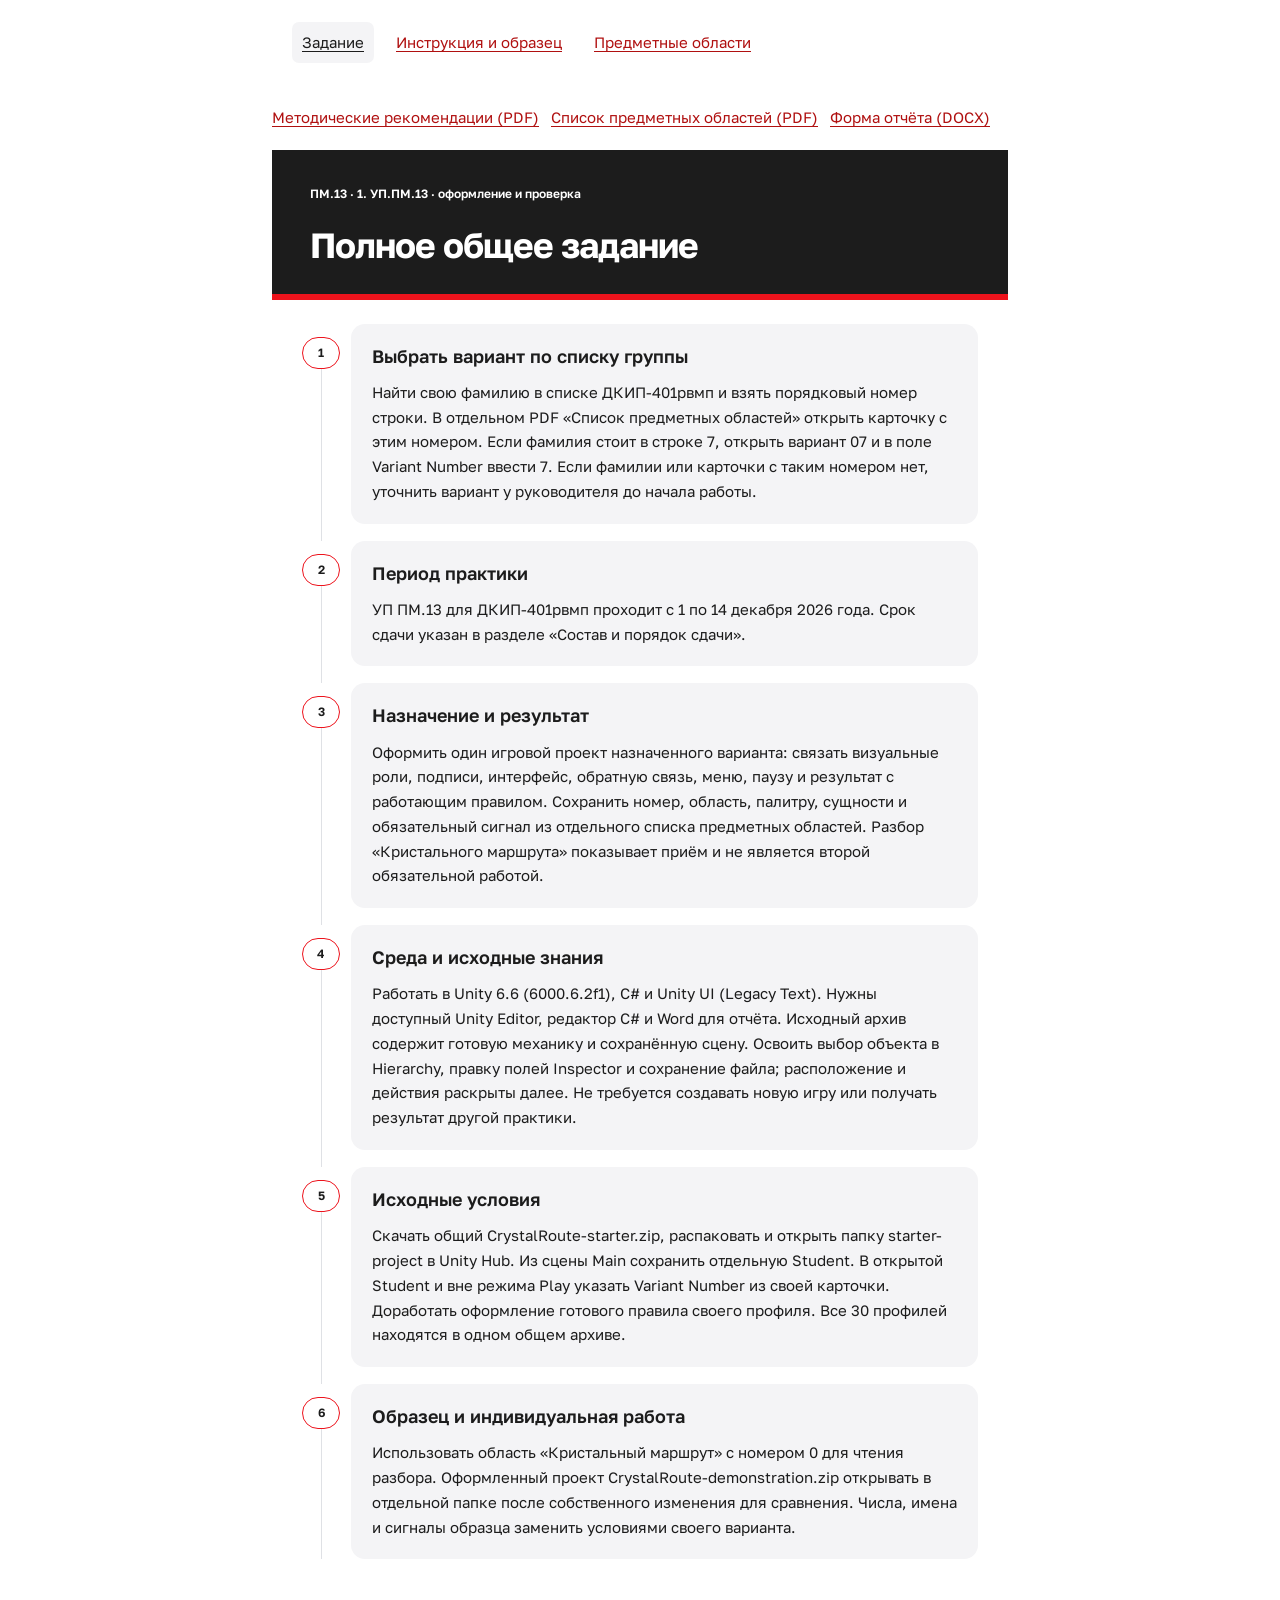
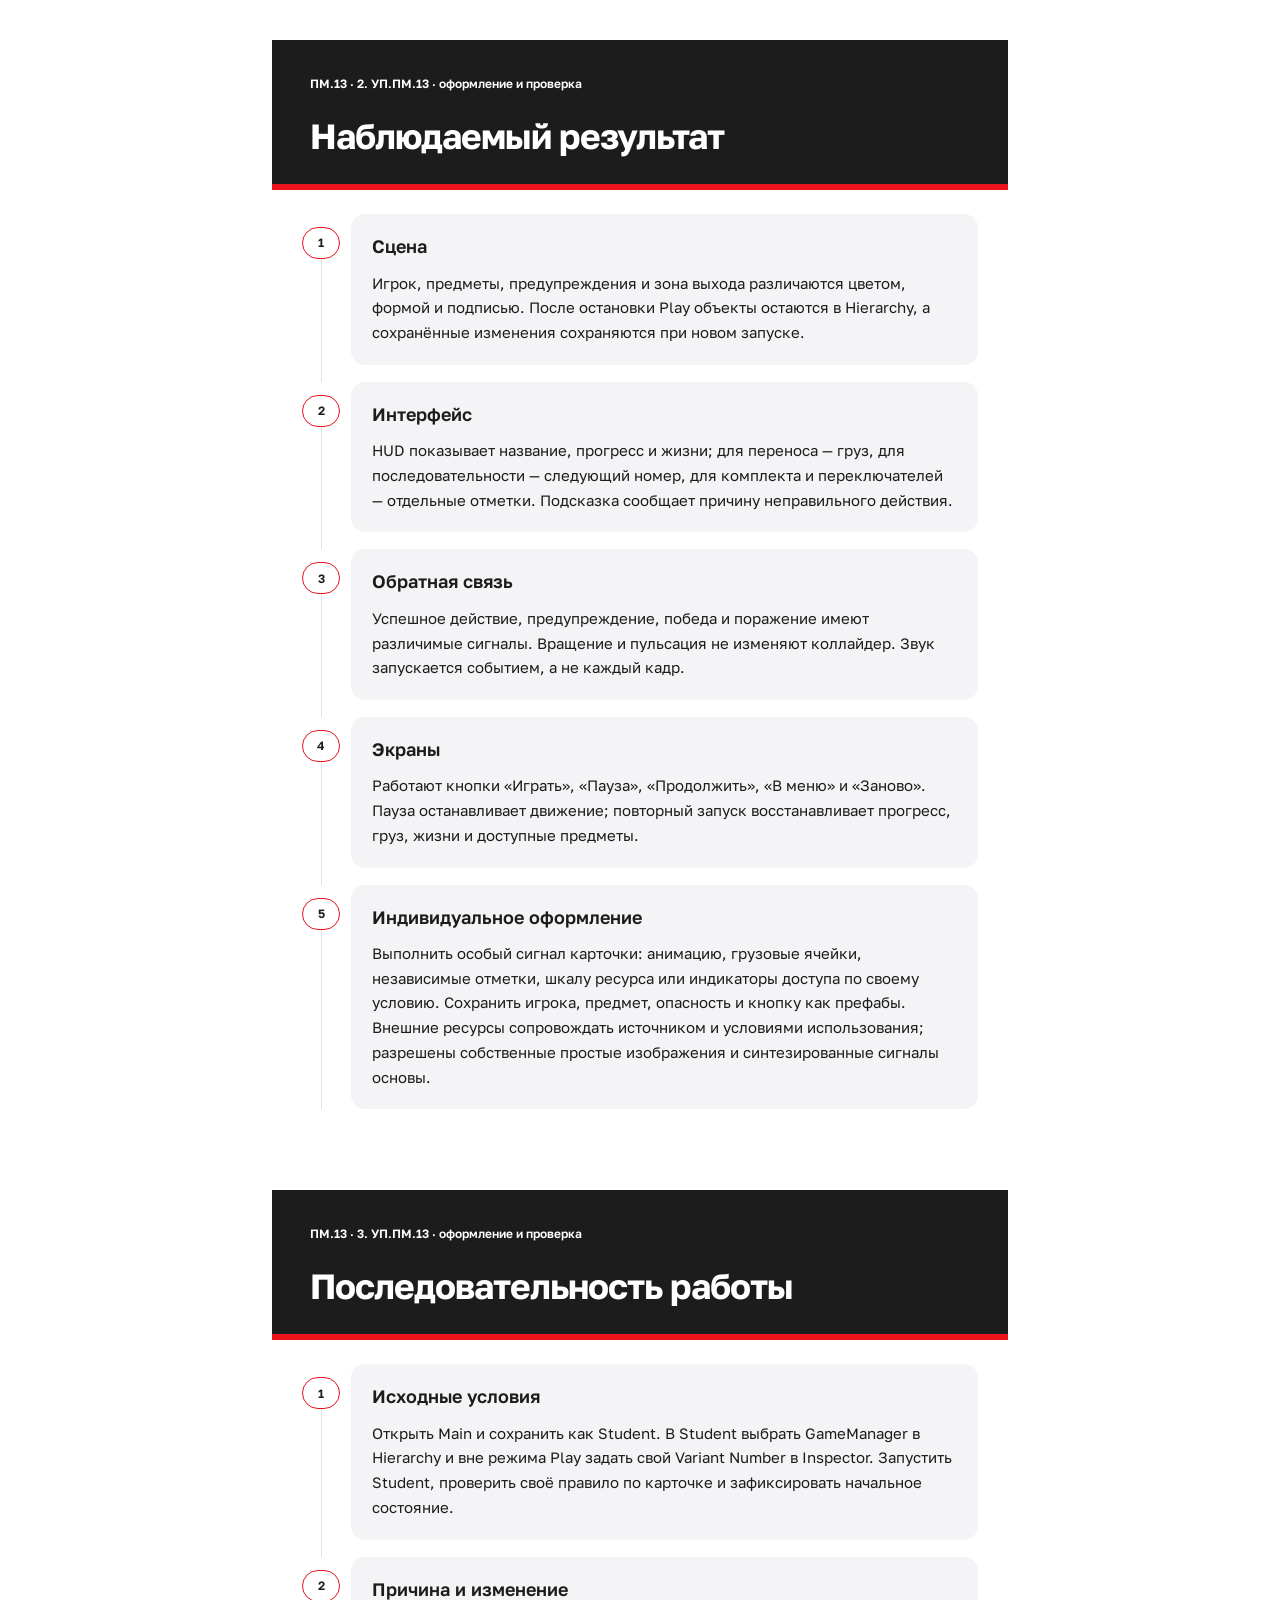
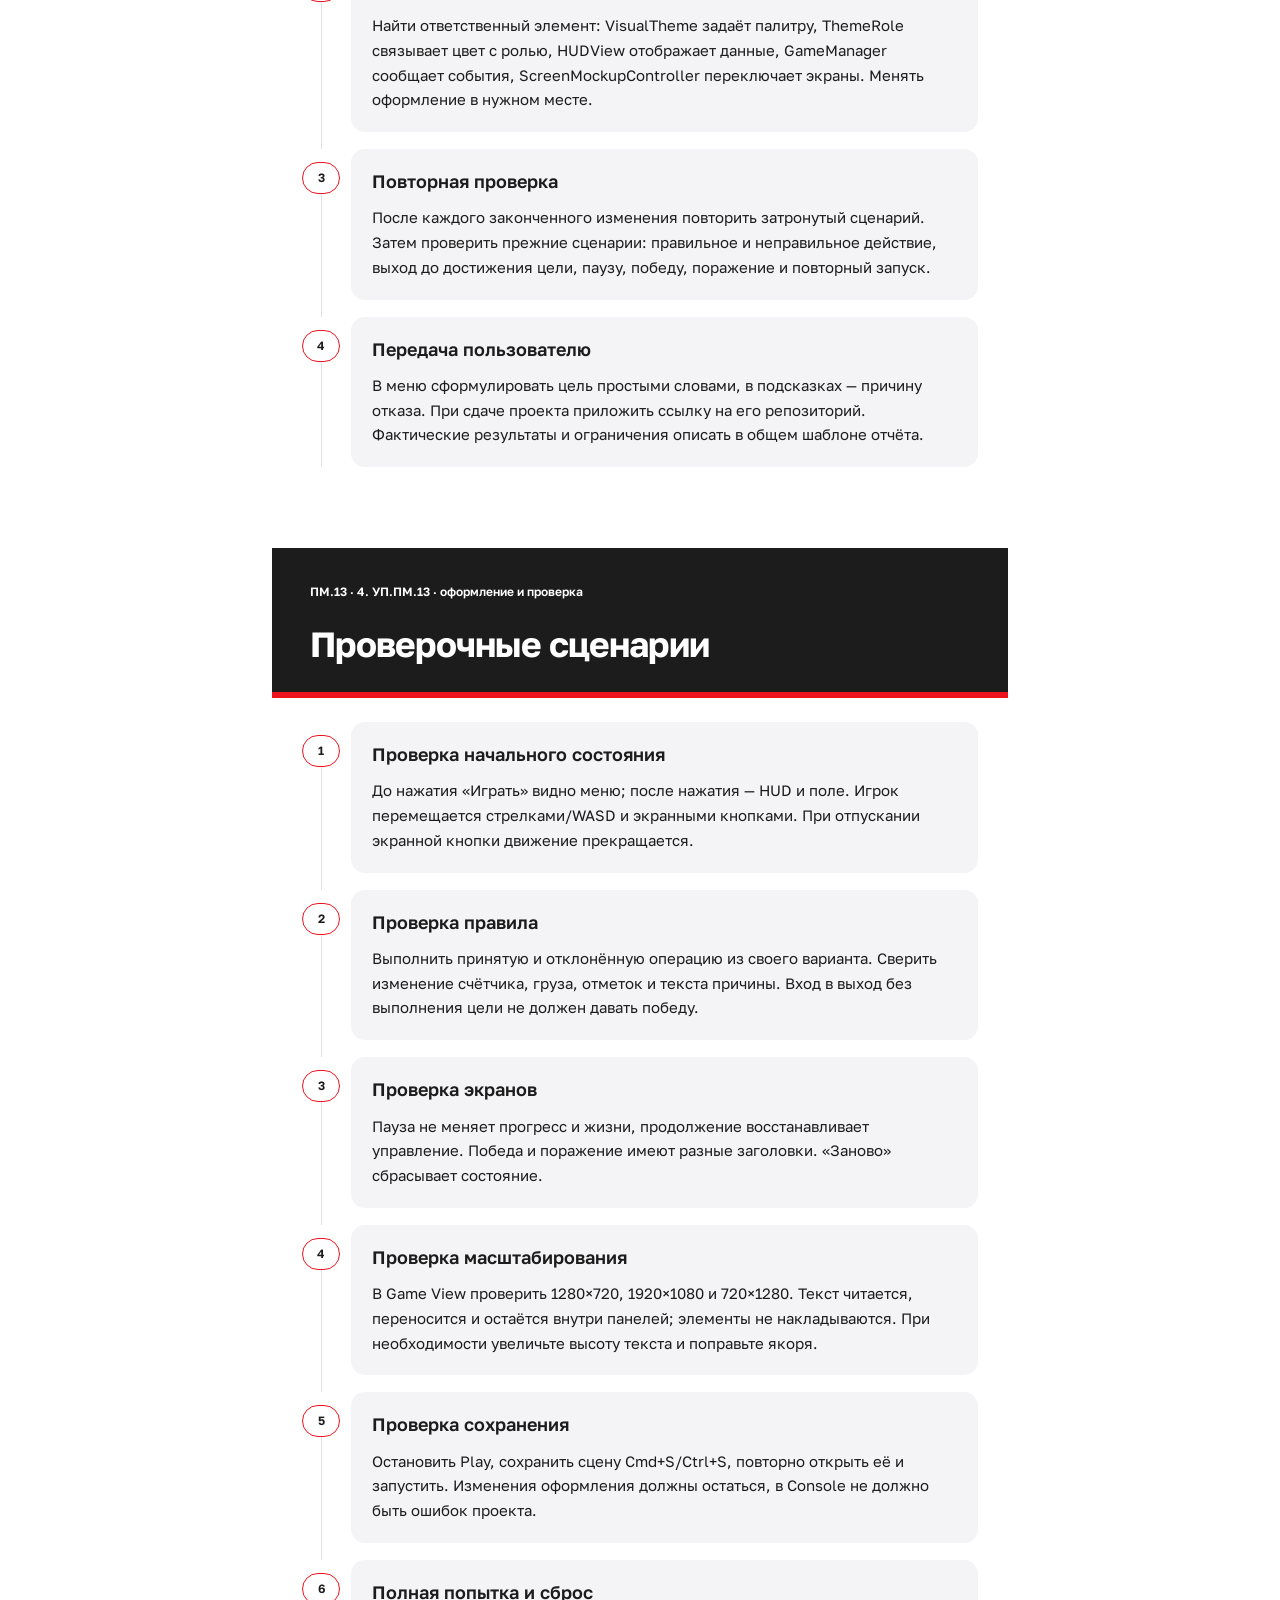
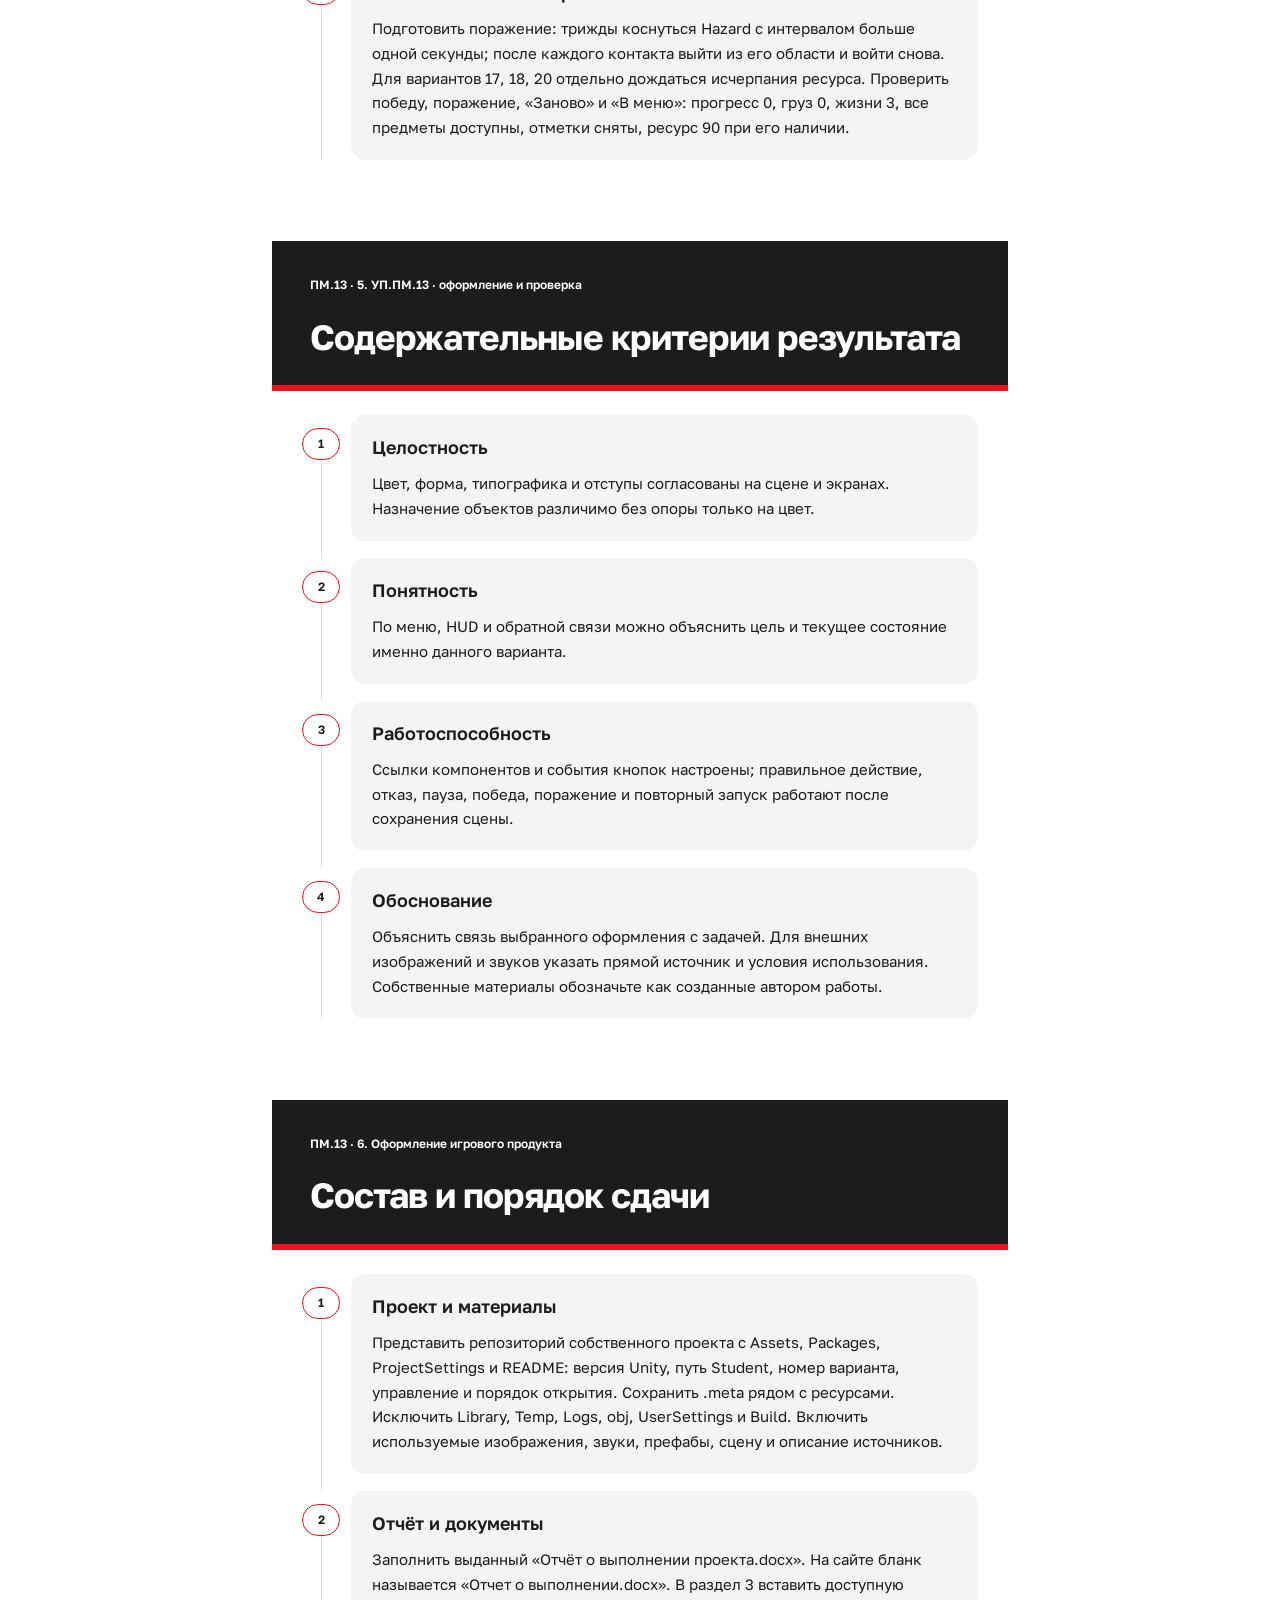
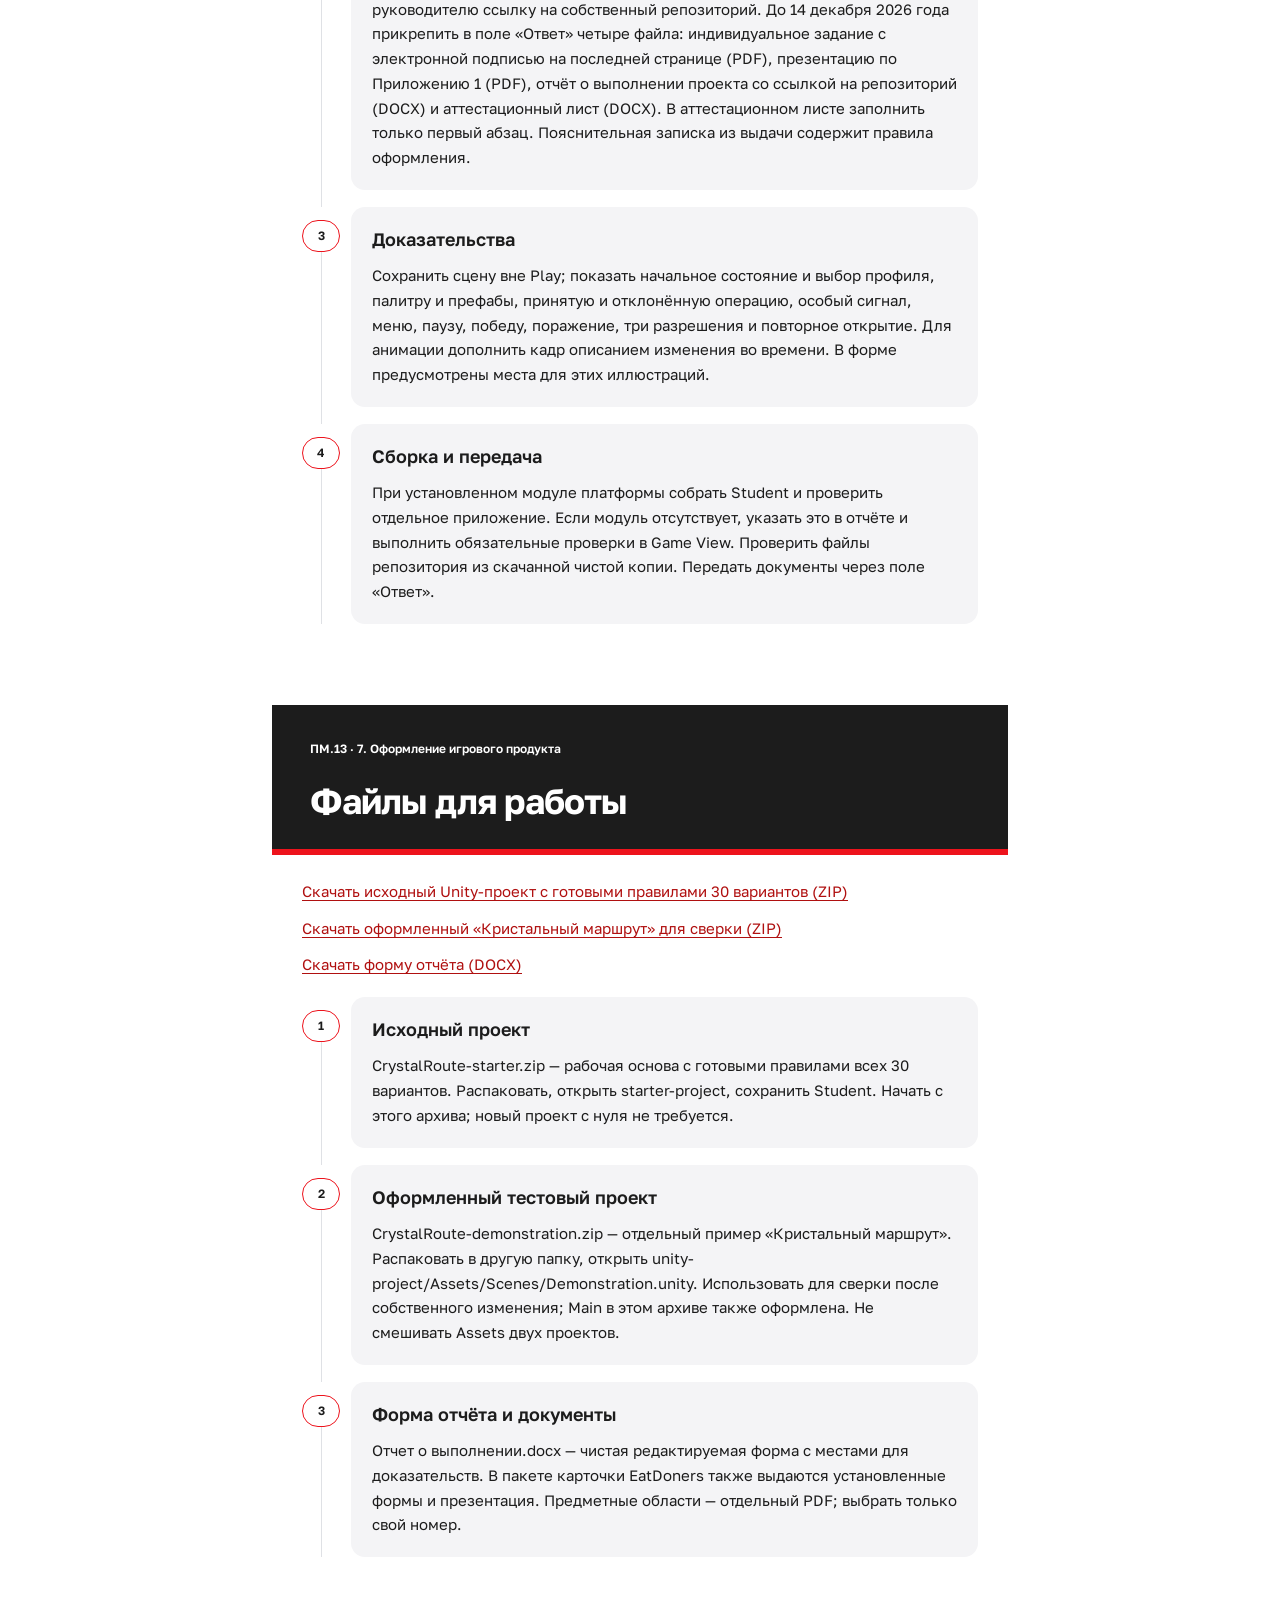
==== commit c6d589f5: "Уточнить выбор профиля и сдачу УП ПМ.13" ====
--- a/site/index.html
+++ b/site/index.html
@@ -1 +1 @@
-<!doctype html><html lang="ru"><head><meta charset="utf-8"><meta name="viewport" content="width=device-width,initial-scale=1"><title>Учебная практика УП.ПМ.13: оформление игрового продукта</title><link rel="icon" href="assets/favicon.svg"><link rel="stylesheet" href="assets/style.css"></head><body class="method"><a class="skip" href="#main">К содержанию</a><nav aria-label="Разделы практики"><a href="index.html" aria-current="page">Задание</a><a href="lessons.html" >Инструкция и образец</a><a href="areas.html" >Предметные области</a></nav><main id="main"><div class="downloads"><a href="downloads/assignment.pdf">Методические рекомендации (PDF)</a><a href="downloads/guide.pdf">Список предметных областей (PDF)</a><a href="downloads/%D0%9E%D1%82%D1%87%D0%B5%D1%82%20%D0%BE%20%D0%B2%D1%8B%D0%BF%D0%BE%D0%BB%D0%BD%D0%B5%D0%BD%D0%B8%D0%B8.docx">Форма отчёта (DOCX)</a></div><article class="chapter" id="page-1"><header class="doc-head"><p class="section-id">ПМ.13 · 1. УП.ПМ.13 · оформление и проверка</p><h2>Полное общее задание</h2></header><div class="steps"><div class="step"><span class="number">1</span><section class="card"><h3>Назначение и результат</h3><p>Оформить один игровой проект назначенного варианта: связать визуальные роли, подписи, интерфейс, обратную связь, меню, паузу и результат с работающим правилом. Сохранить номер, область, палитру, сущности и обязательный сигнал из отдельного списка предметных областей. Разбор «Кристального маршрута» показывает приём и не является второй обязательной работой.</p></section></div><div class="step"><span class="number">2</span><section class="card"><h3>Среда и исходные знания</h3><p>Работать в Unity 6.6 (6000.6.2f1), C# и Unity UI (Legacy Text). Нужны доступный Unity Editor, редактор C# и Word для отчёта. Исходный архив содержит готовую механику и сохранённую сцену. Освоить выбор объекта в Hierarchy, правку полей Inspector и сохранение файла; расположение и действия раскрыты далее. Не требуется создавать новую игру или получать результат другой практики.</p></section></div><div class="step"><span class="number">3</span><section class="card"><h3>Исходные условия</h3><p>Получить CrystalRoute-starter.zip из раздела «Файлы для работы», распаковать и открыть проект. Сохранить Main как Student; вне Play задать Variant Number от 1 до 30. Все профили находятся в одном исходном проекте, отдельный архив варианта не требуется. Доработать представление исходной механики своего профиля, сохранив его правило.</p></section></div><div class="step"><span class="number">4</span><section class="card"><h3>Образец и индивидуальная работа</h3><p>Использовать область «Кристальный маршрут» с номером 0 для чтения разбора. Оформленный проект CrystalRoute-demonstration.zip открывать в отдельной папке после собственного изменения для сравнения. Числа, имена и сигналы образца заменить условиями своего варианта.</p></section></div></div></article><article class="chapter" id="page-2"><header class="doc-head"><p class="section-id">ПМ.13 · 2. УП.ПМ.13 · оформление и проверка</p><h2>Наблюдаемый результат</h2></header><div class="steps"><div class="step"><span class="number">1</span><section class="card"><h3>Сцена</h3><p>Игрок, предметы, предупреждения и зона выхода различаются цветом, формой и подписью. После остановки Play объекты остаются в Hierarchy, а сохранённые изменения сохраняются при новом запуске.</p></section></div><div class="step"><span class="number">2</span><section class="card"><h3>Интерфейс</h3><p>HUD показывает название, прогресс и жизни; для переноса — груз, для последовательности — следующий номер, для комплекта и переключателей — отдельные отметки. Подсказка сообщает причину неправильного действия.</p></section></div><div class="step"><span class="number">3</span><section class="card"><h3>Обратная связь</h3><p>Успешное действие, предупреждение, победа и поражение имеют различимые сигналы. Вращение и пульсация не изменяют коллайдер. Звук запускается событием, а не каждый кадр.</p></section></div><div class="step"><span class="number">4</span><section class="card"><h3>Экраны</h3><p>Работают кнопки «Играть», «Пауза», «Продолжить», «В меню» и «Заново». Пауза останавливает движение; повторный запуск восстанавливает прогресс, груз, жизни и доступные предметы.</p></section></div><div class="step"><span class="number">5</span><section class="card"><h3>Индивидуальное оформление</h3><p>Выполнить особый сигнал карточки: анимацию, грузовые ячейки, независимые отметки, шкалу ресурса или индикаторы доступа по своему условию. Сохранить игрока, предмет, опасность и кнопку как префабы. Внешние ресурсы сопровождать источником и условиями использования; разрешены собственные простые изображения и синтезированные сигналы основы.</p></section></div></div></article><article class="chapter" id="page-3"><header class="doc-head"><p class="section-id">ПМ.13 · 3. УП.ПМ.13 · оформление и проверка</p><h2>Последовательность работы</h2></header><div class="steps"><div class="step"><span class="number">1</span><section class="card"><h3>Исходные условия</h3><p>Открыть Main, выбрать свой номер Variant Number на GameManager, запустить проект и проверить правило из карточки варианта. Зафиксировать, что уже работает, и какие элементы оформления не помогают понять состояние.</p></section></div><div class="step"><span class="number">2</span><section class="card"><h3>Причина и изменение</h3><p>Найти ответственный элемент: VisualTheme задаёт палитру, ThemeRole связывает цвет с ролью, HUDView отображает данные, GameManager сообщает события, ScreenMockupController переключает экраны. Менять оформление в нужном месте.</p></section></div><div class="step"><span class="number">3</span><section class="card"><h3>Повторная проверка</h3><p>После каждого законченного изменения повторить затронутый сценарий. Затем проверить прежние сценарии: правильное и неправильное действие, выход до достижения цели, паузу, победу, поражение и повторный запуск.</p></section></div><div class="step"><span class="number">4</span><section class="card"><h3>Передача пользователю</h3><p>В меню сформулировать цель простыми словами, в подсказках — причину отказа. При сдаче проекта приложить ссылку на его репозиторий. Фактические результаты и ограничения описать в общем шаблоне отчёта.</p></section></div></div></article><article class="chapter" id="page-4"><header class="doc-head"><p class="section-id">ПМ.13 · 4. УП.ПМ.13 · оформление и проверка</p><h2>Проверочные сценарии</h2></header><div class="steps"><div class="step"><span class="number">1</span><section class="card"><h3>Проверка начального состояния</h3><p>До нажатия «Играть» видно меню; после нажатия — HUD и поле. Игрок перемещается стрелками/WASD и экранными кнопками. При отпускании экранной кнопки движение прекращается.</p></section></div><div class="step"><span class="number">2</span><section class="card"><h3>Проверка правила</h3><p>Выполнить принятую и отклонённую операцию из своего варианта. Сверить изменение счётчика, груза, отметок и текста причины. Вход в выход без выполнения цели не должен давать победу.</p></section></div><div class="step"><span class="number">3</span><section class="card"><h3>Проверка экранов</h3><p>Пауза не меняет прогресс и жизни, продолжение восстанавливает управление. Победа и поражение имеют разные заголовки. «Заново» сбрасывает состояние.</p></section></div><div class="step"><span class="number">4</span><section class="card"><h3>Проверка масштабирования</h3><p>В Game View проверить 1280×720, 1920×1080 и 720×1280. Текст читается, переносится и остаётся внутри панелей; элементы не накладываются. При необходимости увеличьте высоту текста и поправьте якоря.</p></section></div><div class="step"><span class="number">5</span><section class="card"><h3>Проверка сохранения</h3><p>Остановить Play, сохранить сцену Cmd+S/Ctrl+S, повторно открыть её и запустить. Изменения оформления должны остаться, в Console не должно быть ошибок проекта.</p></section></div><div class="step"><span class="number">6</span><section class="card"><h3>Полная попытка и сброс</h3><p>Подготовить поражение: трижды коснуться Hazard с интервалом больше одной секунды; после каждого контакта выйти из его области и войти снова. Для вариантов 17, 18, 20 отдельно дождаться исчерпания ресурса. Проверить победу, поражение, «Заново» и «В меню»: прогресс 0, груз 0, жизни 3, все предметы доступны, отметки сняты, ресурс 90 при его наличии.</p></section></div></div></article><article class="chapter" id="page-5"><header class="doc-head"><p class="section-id">ПМ.13 · 5. УП.ПМ.13 · оформление и проверка</p><h2>Содержательные критерии результата</h2></header><div class="steps"><div class="step"><span class="number">1</span><section class="card"><h3>Целостность</h3><p>Цвет, форма, типографика и отступы согласованы на сцене и экранах. Назначение объектов различимо без опоры только на цвет.</p></section></div><div class="step"><span class="number">2</span><section class="card"><h3>Понятность</h3><p>По меню, HUD и обратной связи можно объяснить цель и текущее состояние именно данного варианта.</p></section></div><div class="step"><span class="number">3</span><section class="card"><h3>Работоспособность</h3><p>Ссылки компонентов и события кнопок настроены; правильное действие, отказ, пауза, победа, поражение и повторный запуск работают после сохранения сцены.</p></section></div><div class="step"><span class="number">4</span><section class="card"><h3>Обоснование</h3><p>Объяснить связь выбранного оформления с задачей. Для внешних изображений и звуков указать прямой источник и условия использования. Собственные материалы обозначьте как созданные автором работы.</p></section></div></div></article><article class="chapter" id="page-6"><header class="doc-head"><p class="section-id">ПМ.13 · 6. Оформление игрового продукта</p><h2>Состав и порядок сдачи</h2></header><div class="steps"><div class="step"><span class="number">1</span><section class="card"><h3>Проект и материалы</h3><p>Представить репозиторий собственного проекта с Assets, Packages, ProjectSettings и README: версия Unity, путь Student, номер варианта, управление и порядок открытия. Сохранить .meta рядом с ресурсами. Исключить Library, Temp, Logs, obj, UserSettings и Build. Включить используемые изображения, звуки, префабы, сцену и описание источников.</p></section></div><div class="step"><span class="number">2</span><section class="card"><h3>Отчёт и документы</h3><p>Заполнить отдельный «Отчет о выполнении.docx» из пакета карточки: исходные условия, собственные изменения и доказательства, ожидаемые и фактические результаты, итоговая проверка и ссылка на репозиторий. Заполнить предоставленные индивидуальное задание и аттестационный лист; подготовить презентацию по форме пакета. Остальные установленные формы карточки сохраняются в составе выдачи.</p></section></div><div class="step"><span class="number">3</span><section class="card"><h3>Доказательства</h3><p>Сохранить сцену вне Play; показать начальное состояние и выбор профиля, палитру и префабы, принятую и отклонённую операцию, особый сигнал, меню, паузу, победу, поражение, три разрешения и повторное открытие. Для анимации дополнить кадр описанием изменения во времени. В форме предусмотрены места для этих иллюстраций.</p></section></div><div class="step"><span class="number">4</span><section class="card"><h3>Сборка и передача</h3><p>При установленном модуле платформы собрать Student и проверить отдельное приложение; при отсутствии модуля указать ограничение в отчёте. Передать заполненные документы и доступную проверяющему ссылку. Открыть ссылку в отдельном браузерном сеансе и убедиться, что видны файлы проекта.</p></section></div></div></article><article class="chapter" id="page-7"><header class="doc-head"><p class="section-id">ПМ.13 · 7. Оформление игрового продукта</p><h2>Файлы для работы</h2></header><div class="steps"><div class="downloads"><p><a href="downloads/CrystalRoute-starter.zip">Скачать исходный Unity-проект с готовыми правилами 30 вариантов (ZIP)</a></p><p><a href="downloads/CrystalRoute-demonstration.zip">Скачать оформленный «Кристальный маршрут» для сверки (ZIP)</a></p><p><a href="downloads/%D0%9E%D1%82%D1%87%D0%B5%D1%82%20%D0%BE%20%D0%B2%D1%8B%D0%BF%D0%BE%D0%BB%D0%BD%D0%B5%D0%BD%D0%B8%D0%B8.docx">Скачать форму отчёта (DOCX)</a></p></div><div class="step"><span class="number">1</span><section class="card"><h3>Исходный проект</h3><p>CrystalRoute-starter.zip — рабочая основа с готовыми правилами всех 30 вариантов. Распаковать, открыть starter-project, сохранить Student. Начать с этого архива; новый проект с нуля не требуется.</p></section></div><div class="step"><span class="number">2</span><section class="card"><h3>Оформленный тестовый проект</h3><p>CrystalRoute-demonstration.zip — отдельный пример «Кристальный маршрут». Распаковать в другую папку, открыть unity-project/Assets/Scenes/Demonstration.unity. Использовать для сверки после собственного изменения; Main в этом архиве также оформлена. Не смешивать Assets двух проектов.</p></section></div><div class="step"><span class="number">3</span><section class="card"><h3>Форма отчёта и документы</h3><p>Отчет о выполнении.docx — чистая редактируемая форма с местами для доказательств. В пакете карточки EatDoners также выдаются установленные формы и презентация. Предметные области — отдельный PDF; выбрать только свой номер.</p></section></div></div></article></main></body></html>+<!doctype html><html lang="ru"><head><meta charset="utf-8"><meta name="viewport" content="width=device-width,initial-scale=1"><title>Учебная практика УП.ПМ.13: оформление игрового продукта</title><link rel="icon" href="assets/favicon.svg"><link rel="stylesheet" href="assets/style.css"></head><body class="method"><a class="skip" href="#main">К содержанию</a><nav aria-label="Разделы практики"><a href="index.html" aria-current="page">Задание</a><a href="lessons.html" >Инструкция и образец</a><a href="areas.html" >Предметные области</a></nav><main id="main"><div class="downloads"><a href="downloads/assignment.pdf">Методические рекомендации (PDF)</a><a href="downloads/guide.pdf">Список предметных областей (PDF)</a><a href="downloads/%D0%9E%D1%82%D1%87%D0%B5%D1%82%20%D0%BE%20%D0%B2%D1%8B%D0%BF%D0%BE%D0%BB%D0%BD%D0%B5%D0%BD%D0%B8%D0%B8.docx">Форма отчёта (DOCX)</a></div><article class="chapter" id="page-1"><header class="doc-head"><p class="section-id">ПМ.13 · 1. УП.ПМ.13 · оформление и проверка</p><h2>Полное общее задание</h2></header><div class="steps"><div class="step"><span class="number">1</span><section class="card"><h3>Выбрать вариант по списку группы</h3><p>Найти свою фамилию в списке ДКИП-401рвмп и взять порядковый номер строки. В отдельном PDF «Список предметных областей» открыть карточку с этим номером. Если фамилия стоит в строке 7, открыть вариант 07 и в поле Variant Number ввести 7. Если фамилии или карточки с таким номером нет, уточнить вариант у руководителя до начала работы.</p></section></div><div class="step"><span class="number">2</span><section class="card"><h3>Период практики</h3><p>УП ПМ.13 для ДКИП-401рвмп проходит с 1 по 14 декабря 2026 года. Срок сдачи указан в разделе «Состав и порядок сдачи».</p></section></div><div class="step"><span class="number">3</span><section class="card"><h3>Назначение и результат</h3><p>Оформить один игровой проект назначенного варианта: связать визуальные роли, подписи, интерфейс, обратную связь, меню, паузу и результат с работающим правилом. Сохранить номер, область, палитру, сущности и обязательный сигнал из отдельного списка предметных областей. Разбор «Кристального маршрута» показывает приём и не является второй обязательной работой.</p></section></div><div class="step"><span class="number">4</span><section class="card"><h3>Среда и исходные знания</h3><p>Работать в Unity 6.6 (6000.6.2f1), C# и Unity UI (Legacy Text). Нужны доступный Unity Editor, редактор C# и Word для отчёта. Исходный архив содержит готовую механику и сохранённую сцену. Освоить выбор объекта в Hierarchy, правку полей Inspector и сохранение файла; расположение и действия раскрыты далее. Не требуется создавать новую игру или получать результат другой практики.</p></section></div><div class="step"><span class="number">5</span><section class="card"><h3>Исходные условия</h3><p>Скачать общий CrystalRoute-starter.zip, распаковать и открыть папку starter-project в Unity Hub. Из сцены Main сохранить отдельную Student. В открытой Student и вне режима Play указать Variant Number из своей карточки. Доработать оформление готового правила своего профиля. Все 30 профилей находятся в одном общем архиве.</p></section></div><div class="step"><span class="number">6</span><section class="card"><h3>Образец и индивидуальная работа</h3><p>Использовать область «Кристальный маршрут» с номером 0 для чтения разбора. Оформленный проект CrystalRoute-demonstration.zip открывать в отдельной папке после собственного изменения для сравнения. Числа, имена и сигналы образца заменить условиями своего варианта.</p></section></div></div></article><article class="chapter" id="page-2"><header class="doc-head"><p class="section-id">ПМ.13 · 2. УП.ПМ.13 · оформление и проверка</p><h2>Наблюдаемый результат</h2></header><div class="steps"><div class="step"><span class="number">1</span><section class="card"><h3>Сцена</h3><p>Игрок, предметы, предупреждения и зона выхода различаются цветом, формой и подписью. После остановки Play объекты остаются в Hierarchy, а сохранённые изменения сохраняются при новом запуске.</p></section></div><div class="step"><span class="number">2</span><section class="card"><h3>Интерфейс</h3><p>HUD показывает название, прогресс и жизни; для переноса — груз, для последовательности — следующий номер, для комплекта и переключателей — отдельные отметки. Подсказка сообщает причину неправильного действия.</p></section></div><div class="step"><span class="number">3</span><section class="card"><h3>Обратная связь</h3><p>Успешное действие, предупреждение, победа и поражение имеют различимые сигналы. Вращение и пульсация не изменяют коллайдер. Звук запускается событием, а не каждый кадр.</p></section></div><div class="step"><span class="number">4</span><section class="card"><h3>Экраны</h3><p>Работают кнопки «Играть», «Пауза», «Продолжить», «В меню» и «Заново». Пауза останавливает движение; повторный запуск восстанавливает прогресс, груз, жизни и доступные предметы.</p></section></div><div class="step"><span class="number">5</span><section class="card"><h3>Индивидуальное оформление</h3><p>Выполнить особый сигнал карточки: анимацию, грузовые ячейки, независимые отметки, шкалу ресурса или индикаторы доступа по своему условию. Сохранить игрока, предмет, опасность и кнопку как префабы. Внешние ресурсы сопровождать источником и условиями использования; разрешены собственные простые изображения и синтезированные сигналы основы.</p></section></div></div></article><article class="chapter" id="page-3"><header class="doc-head"><p class="section-id">ПМ.13 · 3. УП.ПМ.13 · оформление и проверка</p><h2>Последовательность работы</h2></header><div class="steps"><div class="step"><span class="number">1</span><section class="card"><h3>Исходные условия</h3><p>Открыть Main и сохранить как Student. В Student выбрать GameManager в Hierarchy и вне режима Play задать свой Variant Number в Inspector. Запустить Student, проверить своё правило по карточке и зафиксировать начальное состояние.</p></section></div><div class="step"><span class="number">2</span><section class="card"><h3>Причина и изменение</h3><p>Найти ответственный элемент: VisualTheme задаёт палитру, ThemeRole связывает цвет с ролью, HUDView отображает данные, GameManager сообщает события, ScreenMockupController переключает экраны. Менять оформление в нужном месте.</p></section></div><div class="step"><span class="number">3</span><section class="card"><h3>Повторная проверка</h3><p>После каждого законченного изменения повторить затронутый сценарий. Затем проверить прежние сценарии: правильное и неправильное действие, выход до достижения цели, паузу, победу, поражение и повторный запуск.</p></section></div><div class="step"><span class="number">4</span><section class="card"><h3>Передача пользователю</h3><p>В меню сформулировать цель простыми словами, в подсказках — причину отказа. При сдаче проекта приложить ссылку на его репозиторий. Фактические результаты и ограничения описать в общем шаблоне отчёта.</p></section></div></div></article><article class="chapter" id="page-4"><header class="doc-head"><p class="section-id">ПМ.13 · 4. УП.ПМ.13 · оформление и проверка</p><h2>Проверочные сценарии</h2></header><div class="steps"><div class="step"><span class="number">1</span><section class="card"><h3>Проверка начального состояния</h3><p>До нажатия «Играть» видно меню; после нажатия — HUD и поле. Игрок перемещается стрелками/WASD и экранными кнопками. При отпускании экранной кнопки движение прекращается.</p></section></div><div class="step"><span class="number">2</span><section class="card"><h3>Проверка правила</h3><p>Выполнить принятую и отклонённую операцию из своего варианта. Сверить изменение счётчика, груза, отметок и текста причины. Вход в выход без выполнения цели не должен давать победу.</p></section></div><div class="step"><span class="number">3</span><section class="card"><h3>Проверка экранов</h3><p>Пауза не меняет прогресс и жизни, продолжение восстанавливает управление. Победа и поражение имеют разные заголовки. «Заново» сбрасывает состояние.</p></section></div><div class="step"><span class="number">4</span><section class="card"><h3>Проверка масштабирования</h3><p>В Game View проверить 1280×720, 1920×1080 и 720×1280. Текст читается, переносится и остаётся внутри панелей; элементы не накладываются. При необходимости увеличьте высоту текста и поправьте якоря.</p></section></div><div class="step"><span class="number">5</span><section class="card"><h3>Проверка сохранения</h3><p>Остановить Play, сохранить сцену Cmd+S/Ctrl+S, повторно открыть её и запустить. Изменения оформления должны остаться, в Console не должно быть ошибок проекта.</p></section></div><div class="step"><span class="number">6</span><section class="card"><h3>Полная попытка и сброс</h3><p>Подготовить поражение: трижды коснуться Hazard с интервалом больше одной секунды; после каждого контакта выйти из его области и войти снова. Для вариантов 17, 18, 20 отдельно дождаться исчерпания ресурса. Проверить победу, поражение, «Заново» и «В меню»: прогресс 0, груз 0, жизни 3, все предметы доступны, отметки сняты, ресурс 90 при его наличии.</p></section></div></div></article><article class="chapter" id="page-5"><header class="doc-head"><p class="section-id">ПМ.13 · 5. УП.ПМ.13 · оформление и проверка</p><h2>Содержательные критерии результата</h2></header><div class="steps"><div class="step"><span class="number">1</span><section class="card"><h3>Целостность</h3><p>Цвет, форма, типографика и отступы согласованы на сцене и экранах. Назначение объектов различимо без опоры только на цвет.</p></section></div><div class="step"><span class="number">2</span><section class="card"><h3>Понятность</h3><p>По меню, HUD и обратной связи можно объяснить цель и текущее состояние именно данного варианта.</p></section></div><div class="step"><span class="number">3</span><section class="card"><h3>Работоспособность</h3><p>Ссылки компонентов и события кнопок настроены; правильное действие, отказ, пауза, победа, поражение и повторный запуск работают после сохранения сцены.</p></section></div><div class="step"><span class="number">4</span><section class="card"><h3>Обоснование</h3><p>Объяснить связь выбранного оформления с задачей. Для внешних изображений и звуков указать прямой источник и условия использования. Собственные материалы обозначьте как созданные автором работы.</p></section></div></div></article><article class="chapter" id="page-6"><header class="doc-head"><p class="section-id">ПМ.13 · 6. Оформление игрового продукта</p><h2>Состав и порядок сдачи</h2></header><div class="steps"><div class="step"><span class="number">1</span><section class="card"><h3>Проект и материалы</h3><p>Представить репозиторий собственного проекта с Assets, Packages, ProjectSettings и README: версия Unity, путь Student, номер варианта, управление и порядок открытия. Сохранить .meta рядом с ресурсами. Исключить Library, Temp, Logs, obj, UserSettings и Build. Включить используемые изображения, звуки, префабы, сцену и описание источников.</p></section></div><div class="step"><span class="number">2</span><section class="card"><h3>Отчёт и документы</h3><p>Заполнить выданный «Отчёт о выполнении проекта.docx». На сайте бланк называется «Отчет о выполнении.docx». В раздел 3 вставить доступную руководителю ссылку на собственный репозиторий. До 14 декабря 2026 года прикрепить в поле «Ответ» четыре файла: индивидуальное задание с электронной подписью на последней странице (PDF), презентацию по Приложению 1 (PDF), отчёт о выполнении проекта со ссылкой на репозиторий (DOCX) и аттестационный лист (DOCX). В аттестационном листе заполнить только первый абзац. Пояснительная записка из выдачи содержит правила оформления.</p></section></div><div class="step"><span class="number">3</span><section class="card"><h3>Доказательства</h3><p>Сохранить сцену вне Play; показать начальное состояние и выбор профиля, палитру и префабы, принятую и отклонённую операцию, особый сигнал, меню, паузу, победу, поражение, три разрешения и повторное открытие. Для анимации дополнить кадр описанием изменения во времени. В форме предусмотрены места для этих иллюстраций.</p></section></div><div class="step"><span class="number">4</span><section class="card"><h3>Сборка и передача</h3><p>При установленном модуле платформы собрать Student и проверить отдельное приложение. Если модуль отсутствует, указать это в отчёте и выполнить обязательные проверки в Game View. Проверить файлы репозитория из скачанной чистой копии. Передать документы через поле «Ответ».</p></section></div></div></article><article class="chapter" id="page-7"><header class="doc-head"><p class="section-id">ПМ.13 · 7. Оформление игрового продукта</p><h2>Файлы для работы</h2></header><div class="steps"><div class="downloads"><p><a href="downloads/CrystalRoute-starter.zip">Скачать исходный Unity-проект с готовыми правилами 30 вариантов (ZIP)</a></p><p><a href="downloads/CrystalRoute-demonstration.zip">Скачать оформленный «Кристальный маршрут» для сверки (ZIP)</a></p><p><a href="downloads/%D0%9E%D1%82%D1%87%D0%B5%D1%82%20%D0%BE%20%D0%B2%D1%8B%D0%BF%D0%BE%D0%BB%D0%BD%D0%B5%D0%BD%D0%B8%D0%B8.docx">Скачать форму отчёта (DOCX)</a></p></div><div class="step"><span class="number">1</span><section class="card"><h3>Исходный проект</h3><p>CrystalRoute-starter.zip — рабочая основа с готовыми правилами всех 30 вариантов. Распаковать, открыть starter-project, сохранить Student. Начать с этого архива; новый проект с нуля не требуется.</p></section></div><div class="step"><span class="number">2</span><section class="card"><h3>Оформленный тестовый проект</h3><p>CrystalRoute-demonstration.zip — отдельный пример «Кристальный маршрут». Распаковать в другую папку, открыть unity-project/Assets/Scenes/Demonstration.unity. Использовать для сверки после собственного изменения; Main в этом архиве также оформлена. Не смешивать Assets двух проектов.</p></section></div><div class="step"><span class="number">3</span><section class="card"><h3>Форма отчёта и документы</h3><p>Отчет о выполнении.docx — чистая редактируемая форма с местами для доказательств. В пакете карточки EatDoners также выдаются установленные формы и презентация. Предметные области — отдельный PDF; выбрать только свой номер.</p></section></div></div></article></main></body></html>
